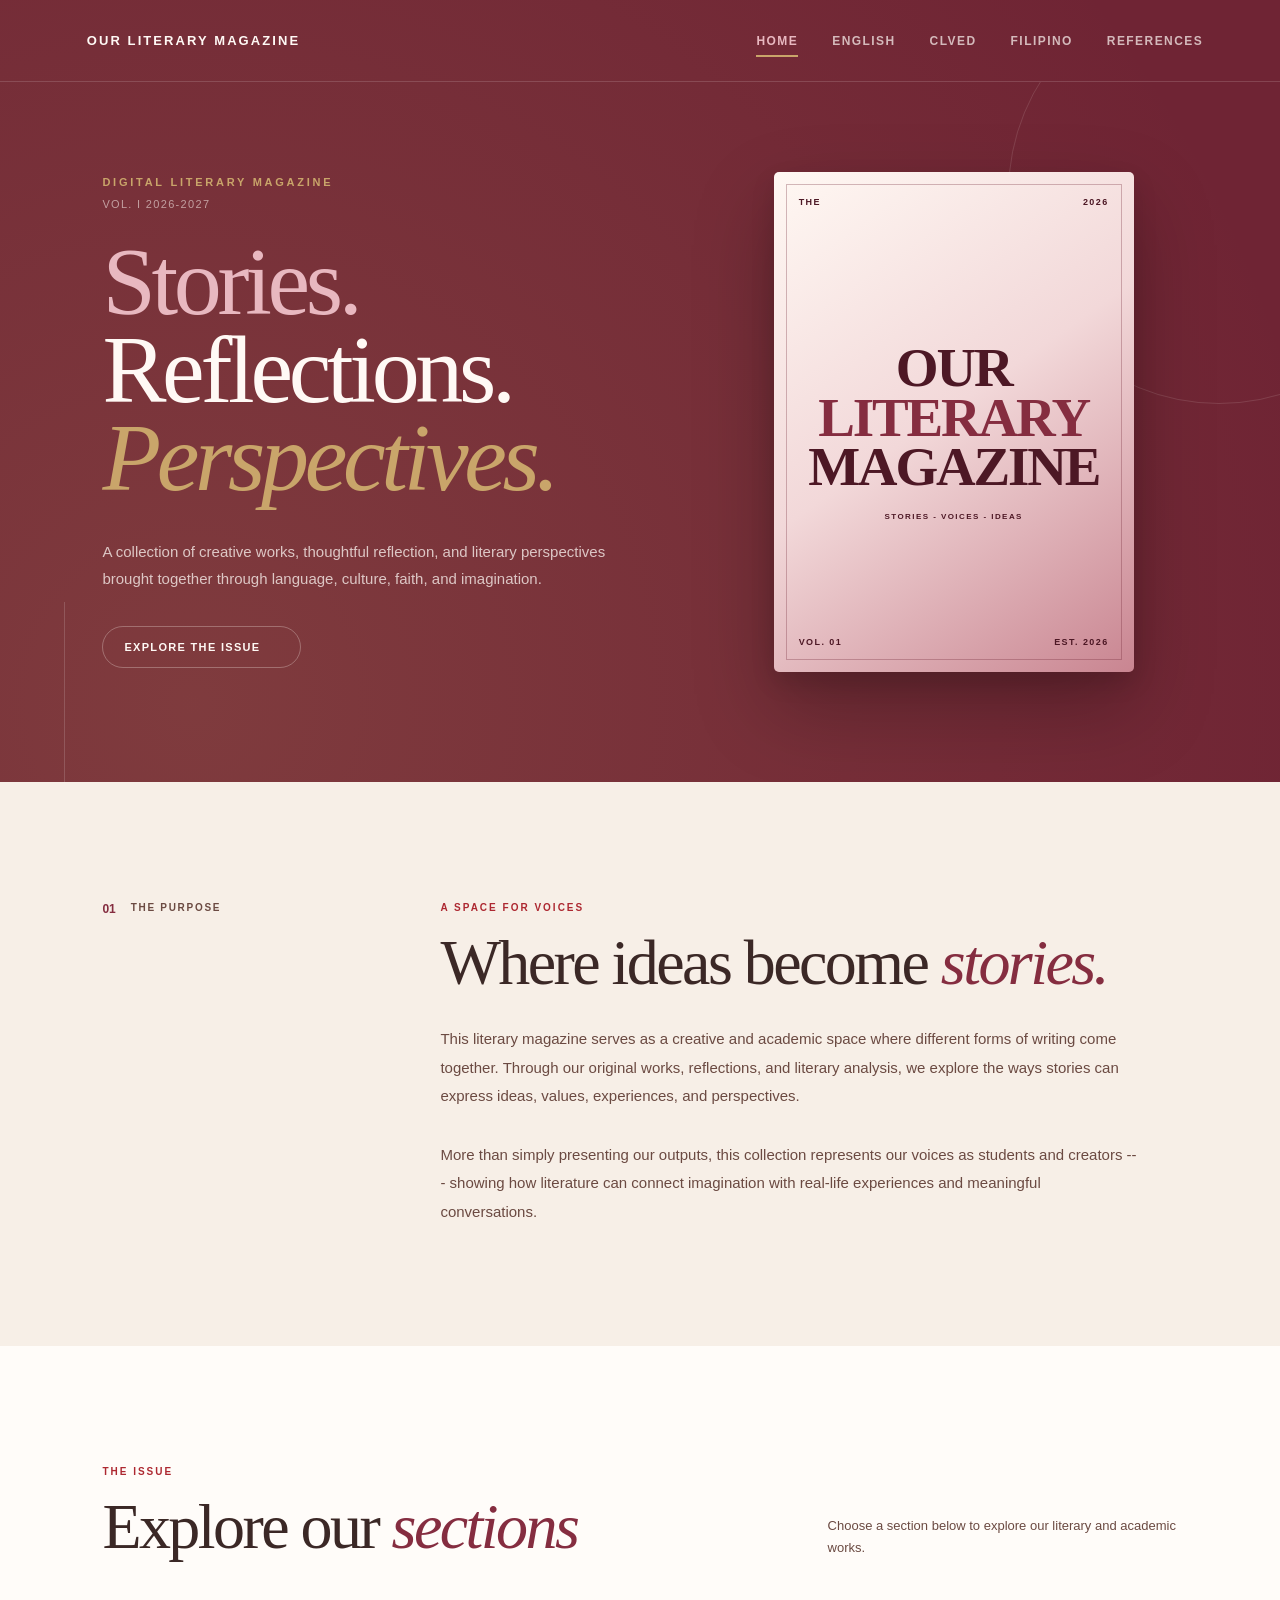
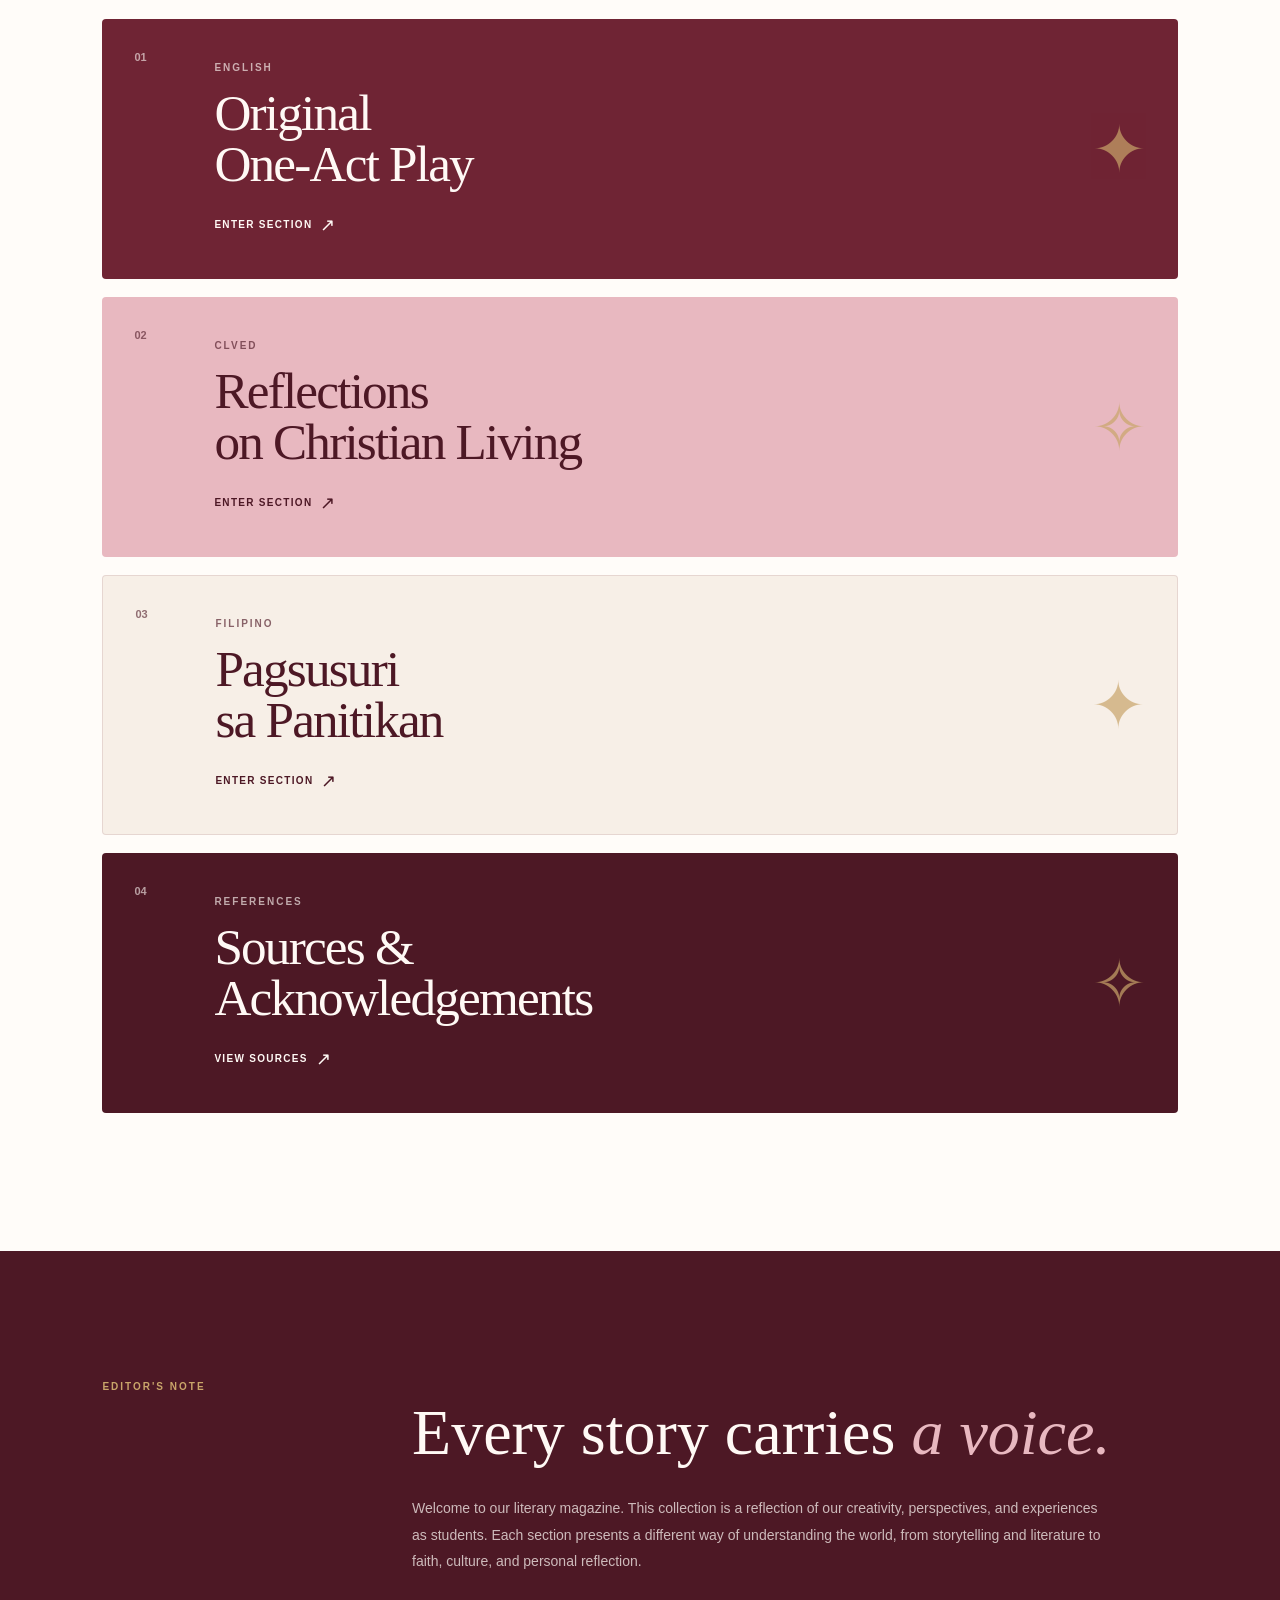
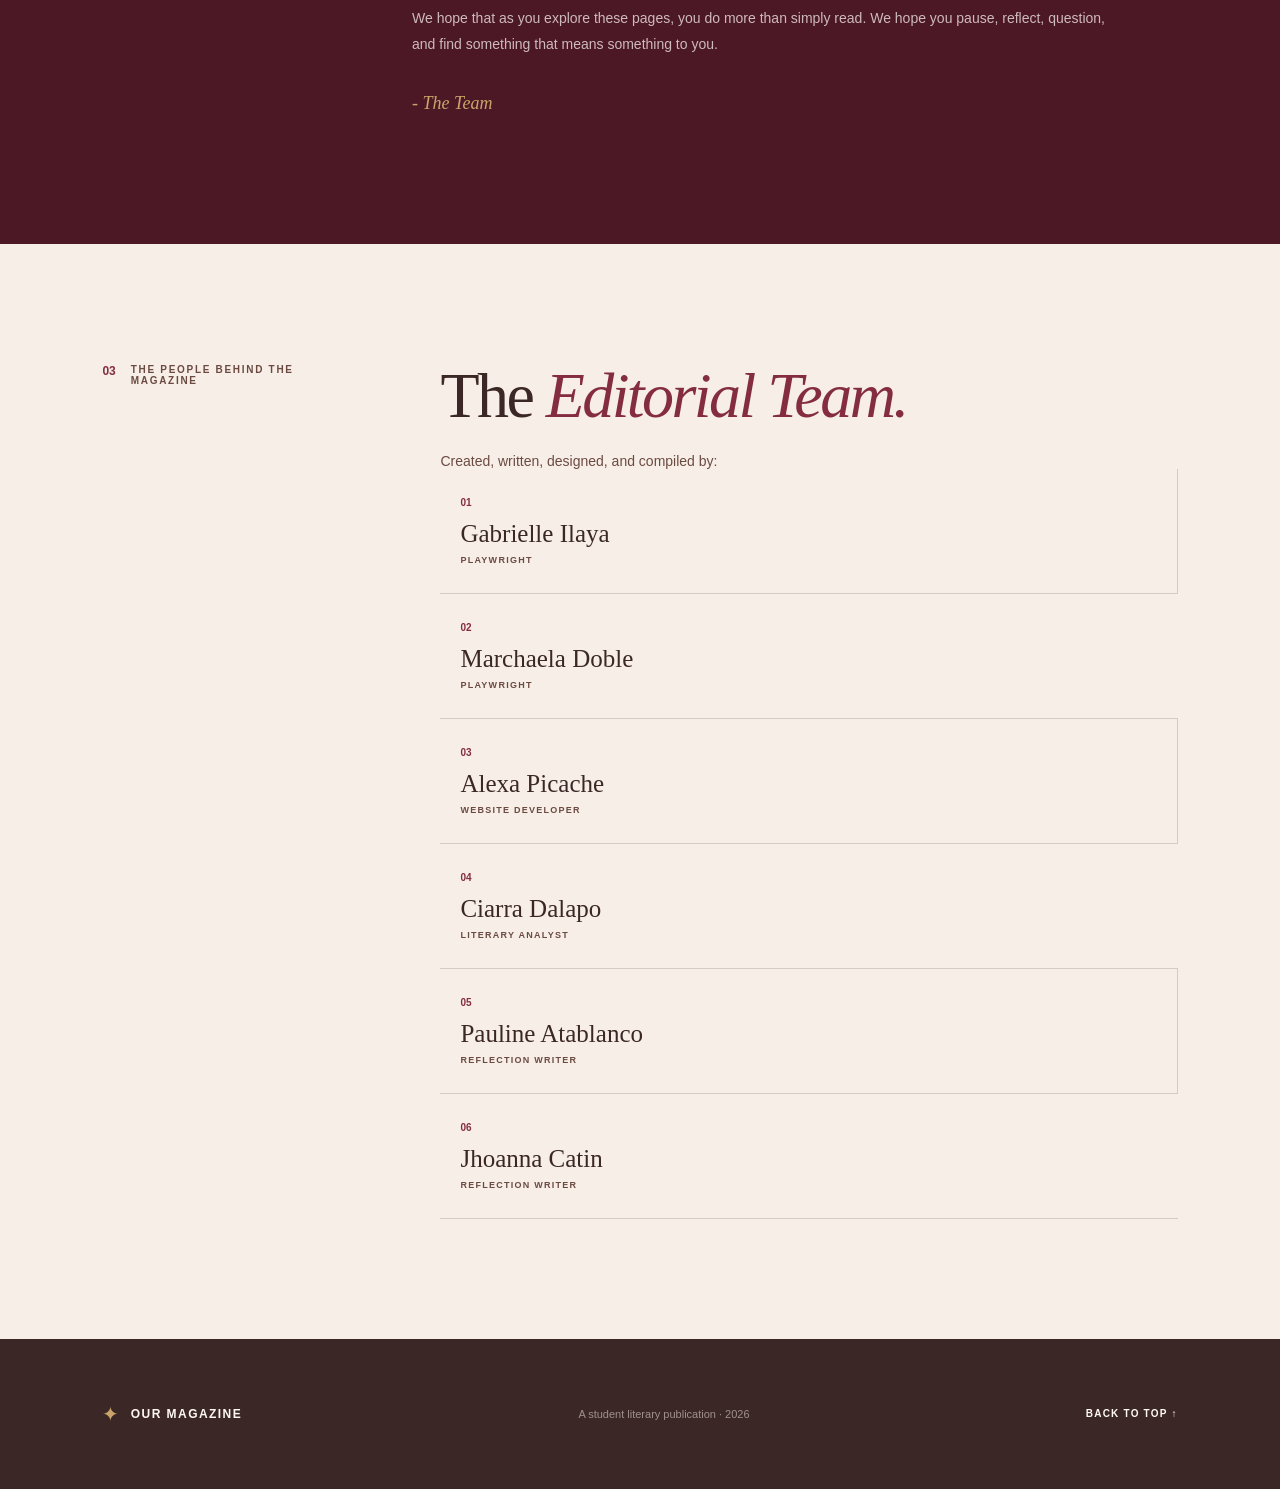
==== index.html @ 541c1487 "Add files via upload" ====
<!DOCTYPE html>
<html lang="en">

<head>
    <meta charset="UTF-8">
    <meta name="viewport" content="width=device-width, initial-scale=1.0">

    <title>Our Literary Magazine</title>

    <!--Google Fonts-->
    <link rel="preconnect" href="https://fonts.googleapis.com">
    <link rel="preconnect" href="https://fonts.gstatic.com" crossorigin>

    <link
        href="https://fonts.googleapis.com/css2?family=DM+Sans:wght@400;500;600;700&family=Playfair+Display:ital,wght@0, 500;0, 600;0, 700;1, 500;1, 600&display=swap"
        >

    <link rel="stylesheet" href="style.css">
</head>
<body>
    <header class="navbar">
        <a href="index.html" class="logo">
            <span class="logo-star"></span>
            <span>OUR LITERARY MAGAZINE</span>
        </a>
        <nav class="navigation">
        <a href="index.html" class="active">
            Home
        </a>
        <a href="english.html">
            English
        </a>
        <a href="clved.html">
            CLVED
        </a>
        <a href="filipino.html">
            Filipino
        </a>
        <a href="references.html">
            References
        </a>
     </nav>
    </header>

    <main>
        <section class="hero">
            <div class="hero-text">
                <p class="issue-label">
                    DIGITAL LITERARY MAGAZINE
                </p>
                <p class="issue-number">
                    VOL. I 2026-2027
                </p>
                <h1>
                    <span>Stories.</span>
                    <br>
                    Reflections.
                    <br>
                    <em>Perspectives.</em>
                </h1>
                <p class="hero-description">
                    A collection of creative works, thoughtful reflection, and literary perspectives brought together through language, culture, faith, and imagination.
                </p>
                <a href="#explore" class="explore-button">
                    Explore the Issue
                    <span></span>
                </a>
            </div>
            <div class="magazine-cover">
                <div class="cover-top">
                    <span>THE</span>
                    <span>2026</span>
                </div>
                <div class="cover-center">
                    <span class="cover-star">
                        
                    </span>
                    <h2>
                        OUR
                        <br>
                        <span>LITERARY</span>
                        <br>
                        MAGAZINE
                    </h2>
                    <p>
                        STORIES - VOICES - IDEAS
                    </p>
                </div>
                <div class="cover-bottom">
                    <span>VOL. 01</span>
                    <span>EST. 2026</span>
                </div>
            </div>
        </section>
        <section class="introduction">
            <div class="section-label">
                <span>01</span>
                <p>
                    THE PURPOSE
                </p>
            </div>
            <div class="intro-content">
                <p class="small-heading">
                    A SPACE FOR VOICES
                </p>
                <h2>
                    Where ideas become
                    <span>stories.</span>
                </h2>
                <p>
                    This literary magazine serves as a creative and academic space where different forms of writing come together. Through our original works, reflections, and literary analysis, we explore the ways stories can express ideas, values, experiences, and perspectives.
                </p>
                <p>
                    More than simply presenting our outputs, this collection represents our voices as students and creators --- showing how literature can connect imagination with real-life experiences and meaningful conversations.
                </p>
            </div>
        </section>
        <section class="explore" id="explore">
            <div class="explore-heading">
                    <div>
                        <p class="small-heading">
                            THE ISSUE
                        </p>

                        <h2>
                            Explore our
                            <span>sections</span>
                        </h2>
                    </div>
                    <p class="explore-description">
                        Choose a section below to explore our literary and academic works.
                    </p>
            </div>
            <a
            href="english.html"
            class="section-card english-card"
            >
            <div class="card-number">
                01
            </div>
            <div class="card-content">
                <p>
                    ENGLISH
                </p>
                <h3>
                    Original
                    <br>
                    One-Act Play
                </h3>
                <span>
                    Enter Section
                    <strong>&#8599</strong>
                </span>
            </div>
            <div class="card-symbol">
                &#10022
            </div>
        </a>
        <a
        href="clved.html"
        class="section-card clved-card"
        ><div class="card-number">
            02
        </div>
        <div class="card-content">
            <p>
                CLVED
            </p>
            <h3>
                Reflections
                <br>
                on Christian Living
            </h3>
            <span>
                Enter Section
                <strong>&#8599</strong>
            </span>
        </div>
         <div class="card-symbol">
            &#10023
         </div>
        </a>
        <a
        href="filipino.html"
        class="section-card filipino-card"
        >
        <div class="card-number">
            03
        </div>
        <div class="card-content">
            <p>
                FILIPINO
            </p>
            <h3>
                Pagsusuri
                <br>
                sa Panitikan
            </h3>
            <span>
                Enter Section
                <strong>&#8599</strong>
            </span>
        </div>
        <div class="card-symbol">
            &#10022
        </div>
    </a>
    <a
    href="references.html"
    class="section-card references-card"
    >
    <div class="card-number">
        04
    </div>
    <div class="card-content">
        <p>
            REFERENCES
        </p>
        <h3>
            Sources &amp;
            <br>
            Acknowledgements
        </h3>
        <span>
            View Sources
            <strong>&#8599</strong>
        </span>
    </div>
    <div class="card-symbol">
        &#10023
    </div>
</a>
        </section>
        <section class="editors-note">
            <div class="note-label">
                <span>
                    EDITOR'S NOTE
                </span>
            </div>
            <div class="note-content">
                <div class="quote-mark">
                  
                </div>
                <h2>
                    Every story carries
                    <em>a voice.</em>
                </h2>
                <p>
                    Welcome to our literary magazine. This collection is a reflection of our creativity, perspectives, and experiences as students. Each section presents a different way of understanding the world, from storytelling and literature to faith, culture, and personal reflection.
                </p>
                <p>
                    We hope that as you explore these pages, you do more than simply read. We hope you pause, reflect, question, and find something that means something to you.
                </p>
                <div class="editor-signature">
                    - The Team
                </div>
             </div>
        </section>
        <section class="team">
            <div class="section-label">
                <span>03</span>
                <p>
                    THE PEOPLE BEHIND THE MAGAZINE
                </p>
            </div>
            <div class="team-content">
                <h2>
                    The
                    <span>Editorial Team.</span>
                </h2>
                <p>Created, written, designed, and compiled by:</p>
                <div class="member">
                    <span>01</span>
                    <h3>
                        Gabrielle Ilaya
                    </h3>
                    <p>
                        Playwright
                    </p>
                </div>
                <div class="member">
                    <span>02</span>
                    <h3>
                        Marchaela Doble
                    </h3>
                    <p>
                        Playwright
                    </p>
                </div>
                <div class="member">
                    <span>03</span>
                    <h3>
                        Alexa Picache
                    </h3>
                    <p>
                        Website Developer
                    </p>
                </div>
                <div class="member">
                    <span>04</span>
                    <h3>
                        Ciarra Dalapo
                    </h3>
                    <p>
                        Literary Analyst
                    </p>
                </div>
                <div class="member">
                    <span>05</span>
                    <h3>
                        Pauline Atablanco
                    </h3>
                    <p>
                        Reflection Writer
                    </p>
                </div>
                <div class="member">
                    <span>06</span>
                    <h3>
                        Jhoanna Catin
                    </h3>
                    <p>
                        Reflection Writer
                    </p>
                </div>
            </div>
        </section>
    </main>
    <footer>
        <div class="footer-brand">
            <span class="logo-star">
                &#10022
            </span>
            <strong>
                OUR MAGAZINE
            </strong>
        </div>
        <p>
            A student literary publication &middot 2026
        </p>
        <a href="#">
            Back to top &uarr;
        </a>
    </footer>
    <script>
        window.addEventListener("load", function () {
            document.body.classList.add("loaded");
        });
    </script>

    </script>
</body>
</html>
---- style.css ----
:root {
    --cherry: #6F2434;
    --deep-cherry: #4D1825;
    --burgundy: #852D40;
    --dusty-rose: #C98591;
    --soft-pink: #E8B8C0;
    --blush: #F4D8DC;
    --cream: #F7EFE7;
    --pearl: #FFF9F5;
    --warm-white: #FFFCF9;
    --brown: #6B4A42;
    --dark-brown: #3B2826;
    --gold: #C9A56A;
    --shadow: rgba(59, 40, 38, 0.16);
}

* {
    margin: 0;
    padding: 0;
    box-sizing: border-box;
}

html {
    scroll-behavior: smooth;
}

body {
    background:
        radial-gradient(circle at 15% 15%, rgba(201, 165, 106, 0.18), transparent 28%),
        radial-gradient(circle at 85% 60%, rgba(232, 184, 192, 0.12), transparent 32%),
        var(--cherry);

    color: var(--pearl);
    font-family: "DM Sans", sans-serif;
    min-height: 100vh;
    overflow-x: hidden;
}

body.loaded {
    opacity: 1;
}

a {
    color: inherit;
    text-decoration: none;
}

::selection {
    background: var(--soft-pink);
    color: var(--deep-cherry);
}

.navbar {
    width: 100%;
    min-height: 82px;
    padding: 0 6vw;
    display: flex;
    align-items: center;
    justify-content: space-between;
    border-bottom: 1px solid rgba(255, 249, 245, 0.15);
    position: relative;
    z-index: 100;
}

.logo {
    display: flex;
    align-items: center;
    gap: 10px;
    font-size: 13px;
    font-weight: 700;
    letter-spacing: 0.16em;
}

.logo-star {
    color: var(--gold);
    font-size: 20px;
    line-height: 1;
}

.navigation {
    display: flex;
    align-items: center;
    gap: 34px;
}

.navigation a {
    position: relative;
    font-size: 12px;
    font-weight: 600;
    text-transform: uppercase;
    letter-spacing: 0.12em;
    opacity: 0.7;
    transition: opacity 0.25s ease, color 0.25s ease;
}

.navigation a:hover,
.navigation a.active {
    opacity: 1;
    color: var(--soft-pink);
}

.navigation a.active::after {
    content: "";
    position: absolute;
    left: 0;
    right: 0;
    bottom: -9px;
    height: 2px;
    background: var(--gold);
}

.hero {
    min-height: 680px;
    padding: 90px 8vw 110px;
    display: grid;
    grid-template-columns: 1.1fr 0.9fr;
    align-items: center;
    gap: 80px;
    position: relative;
    overflow: hidden;
}

.hero::before {
    content: "";
    position: absolute;
    width: 420px;
    height: 420px;
    border: 1px solid rgba(255, 249, 245, 0.12);
    border-radius: 50%;
    right: -150px;
    top: -100px;
}

.hero::after {
    content: "";
    position: absolute;
    width: 1px;
    height: 180px;
    background: rgba(255, 249, 245, 0.16);
    left: 5vw;
    bottom: 0;
}

.hero-text {
    max-width: 650px;
    position: relative;
    z-index: 2;
}

.issue-label {
    color: var(--gold);
    font-size: 11px;
    font-weight: 700;
    letter-spacing: 0.25em;
    margin-bottom: 10px;
}

.issue-number {
    font-size: 11px;
    letter-spacing: 0.12em;
    opacity: 0.55;
    margin-bottom: 28px;
}

.hero h1 {
    font-family: "Playfair Display", serif;
    font-size: clamp(64px, 7.5vw, 112px);
    line-height: 0.92;
    font-weight: 500;
    letter-spacing: -0.045em;
}

.hero h1 span {
    color: var(--soft-pink);
}

.hero h1 em {
    color: var(--gold);
    font-weight: 500;
}

.hero-description {
    max-width: 520px;
    margin-top: 36px;
    font-size: 15px;
    line-height: 1.8;
    color: rgba(255, 249, 245, 0.74);
}

.explore-button {
    display: inline-flex;
    align-items: center;
    gap: 18px;
    margin-top: 34px;
    padding: 14px 21px;
    border: 1px solid rgba(255, 249, 245, 0.28);
    border-radius: 100px;
    font-size: 11px;
    font-weight: 700;
    letter-spacing: 0.12em;
    text-transform: uppercase;
    transition: background 0.3s ease, color 0.3s ease, transform 0.3s ease;
}

.explore-button span {
    font-size: 17px;
    transition: transform 0.3s ease;
}

.explore-button:hover {
    background: var(--pearl);
    color: var(--deep-cherry);
    transform: translateY(-3px);
}

.explore-button:hover span {
    transform: translateY(3px);
}

.magazine-cover {
    width: min(360px, 100%);
    aspect-ratio: 0.72;
    justify-self: center;
    padding: 25px;
    background: linear-gradient(145deg, #FFF8F3 0%, #F2D8D9 48%, #C98591 100%);
    color: var(--deep-cherry);
    border-radius: 5px;
    box-shadow: 0 35px 80px rgba(0, 0, 0, 0.25), 0 10px 25px rgba(0, 0, 0, 0.12);
    display: flex;
    flex-direction: column;
    justify-content: space-between;
    position: relative;
    transform-style: preserve-3d;
    transition: transform 0.15s ease;
    z-index: 2;
}

.magazine-cover::before {
    content: "";
    position: absolute;
    inset: 12px;
    border: 1px solid rgba(111, 36, 52, 0.3);
    pointer-events: none;
}

.cover-top,
.cover-bottom {
    display: flex;
    justify-content: space-between;
    font-size: 9px;
    font-weight: 700;
    letter-spacing: 0.16em;
    position: relative;
    z-index: 2;
}

.cover-center {
    text-align: center;
    position: relative;
    z-index: 2;
}

.cover-star {
    display: block;
    color: var(--gold);
    font-size: 42px;
    margin-bottom: 20px;
}

.cover-center h2 {
    font-family: "Playfair Display", serif;
    font-size: clamp(38px, 5vw, 55px);
    line-height: 0.9;
    letter-spacing: -0.04em;
}

.cover-center h2 span {
    color: var(--burgundy);
}

.cover-center p {
    margin-top: 20px;
    font-size: 8px;
    font-weight: 700;
    letter-spacing: 0.18em;
}

.introduction {
    background: var(--cream);
    color: var(--dark-brown);
    padding: 120px 8vw;
    display: grid;
    grid-template-columns: 0.35fr 1fr;
    gap: 80px;
}

.section-label {
    display: flex;
    align-items: flex-start;
    gap: 15px;
    color: var(--brown);
}

.section-label span {
    color: var(--burgundy);
    font-size: 12px;
    font-weight: 700;
}

.section-label p {
    font-size: 10px;
    font-weight: 700;
    letter-spacing: 0.17em;
}

.intro-content {
    max-width: 780px;
}

.small-heading {
    color: var(--burgundy);
    font-size: 10px;
    font-weight: 700;
    letter-spacing: 0.2em;
    margin-bottom: 18px;
}

.intro-content h2,
.explore-heading h2,
.team-content h2 {
    font-family: "Playfair Display", serif;
    font-size: clamp(45px, 5vw, 72px);
    line-height: 1;
    font-weight: 500;
    letter-spacing: -0.04em;
}

.intro-content h2 span,
.explore-heading h2 span,
.team-content h2 span {
    color: var(--burgundy);
    font-style: italic;
}

.intro-content > p:not(.small-heading) {
    max-width: 700px;
    margin-top: 30px;
    font-size: 15px;
    line-height: 1.9;
    color: var(--brown);
}

.explore {
    padding: 120px 8vw;
    background: var(--warm-white);
    color: var(--dark-brown);
}

.explore-heading {
    display: flex;
    justify-content: space-between;
    align-items: flex-end;
    gap: 50px;
    margin-bottom: 60px;
}

.explore-description {
    max-width: 350px;
    font-size: 13px;
    line-height: 1.7;
    color: var(--brown);
}

.section-card {
    min-height: 260px;
    padding: 32px;
    margin-bottom: 18px;
    border-radius: 4px;
    display: grid;
    grid-template-columns: 80px 1fr 80px;
    align-items: center;
    position: relative;
    overflow: hidden;
    transition: transform 0.35s ease, box-shadow 0.35s ease;
}

.section-card:hover {
    transform: translateY(-6px);
    box-shadow: 0 20px 50px rgba(59, 40, 38, 0.16);
}

.english-card {
    background: var(--cherry);
    color: var(--pearl);
}

.clved-card {
    background: var(--soft-pink);
    color: var(--deep-cherry);
}

.filipino-card {
    background: var(--cream);
    color: var(--deep-cherry);
    border: 1px solid rgba(111, 36, 52, 0.12);
}

.references-card {
    background: var(--deep-cherry);
    color: var(--pearl);
}

.card-number {
    align-self: flex-start;
    font-size: 11px;
    font-weight: 700;
    opacity: 0.6;
}

.card-content p {
    font-size: 10px;
    font-weight: 700;
    letter-spacing: 0.2em;
    margin-bottom: 15px;
    opacity: 0.65;
}

.card-content h3 {
    font-family: "Playfair Display", serif;
    font-size: clamp(30px, 4vw, 52px);
    line-height: 0.98;
    font-weight: 500;
    letter-spacing: -0.035em;
}

.card-content > span {
    display: inline-flex;
    align-items: center;
    gap: 8px;
    margin-top: 25px;
    font-size: 10px;
    font-weight: 700;
    text-transform: uppercase;
    letter-spacing: 0.13em;
}

.card-content strong {
    font-size: 18px;
    font-weight: 400;
    transition: transform 0.3s ease;
}

.section-card:hover .card-content strong {
    transform: translate(4px, -4px);
}

.card-symbol {
    justify-self: end;
    font-size: 65px;
    color: var(--gold);
    opacity: 0.7;
}

.editors-note {
    padding: 130px 8vw;
    background: var(--deep-cherry);
    display: grid;
    grid-template-columns: 0.3fr 1fr;
    gap: 80px;
}

.note-label {
    color: var(--gold);
    font-size: 10px;
    font-weight: 700;
    letter-spacing: 0.2em;
}

.note-content {
    max-width: 800px;
}

.quote-mark {
    color: var(--soft-pink);
    font-family: "Playfair Display", serif;
    font-size: 100px;
    line-height: 0.5;
    opacity: 0.5;
}

.note-content h2 {
    margin-top: 20px;
    font-family: "Playfair Display", serif;
    font-size: clamp(45px, 5vw, 72px);
    line-height: 1;
    font-weight: 500;
}

.note-content h2 em {
    color: var(--soft-pink);
}

.note-content > p {
    max-width: 700px;
    margin-top: 30px;
    color: rgba(255, 249, 245, 0.72);
    font-size: 14px;
    line-height: 1.9;
}

.editor-signature {
    margin-top: 35px;
    color: var(--gold);
    font-family: "Playfair Display", serif;
    font-style: italic;
    font-size: 18px;
}

.team {
    padding: 120px 8vw;
    background: var(--cream);
    color: var(--dark-brown);
    display: grid;
    grid-template-columns: 0.35fr 1fr;
    gap: 80px;
}

.team-content > p {
    margin-top: 25px;
    color: var(--brown);
    font-size: 14px;
}

.members {
    margin-top: 55px;
    display: grid;
    grid-template-columns: repeat(2, 1fr);
    border-top: 1px solid rgba(59, 40, 38, 0.18);
}

.member {
    padding: 28px 20px;
    border-bottom: 1px solid rgba(59, 40, 38, 0.18);
    transition: background 0.3s ease, padding-left 0.3s ease;
}

.member:nth-child(odd) {
    border-right: 1px solid rgba(59, 40, 38, 0.18);
}

.member:hover {
    background: var(--blush);
    padding-left: 28px;
}

.member > span {
    display: block;
    color: var(--burgundy);
    font-size: 10px;
    font-weight: 700;
    margin-bottom: 12px;
}

.member h3 {
    font-family: "Playfair Display", serif;
    font-size: 25px;
    font-weight: 500;
}

.member p {
    margin-top: 7px;
    color: var(--brown);
    font-size: 9px;
    font-weight: 700;
    text-transform: uppercase;
    letter-spacing: 0.14em;
}

footer {
    min-height: 150px;
    padding: 45px 8vw;
    background: var(--dark-brown);
    color: var(--pearl);
    display: flex;
    align-items: center;
    justify-content: space-between;
    gap: 30px;
}

.footer-brand {
    display: flex;
    align-items: center;
    gap: 10px;
    font-size: 12px;
    letter-spacing: 0.12em;
}

footer p {
    color: rgba(255, 249, 245, 0.5);
    font-size: 11px;
}

footer > a {
    font-size: 10px;
    font-weight: 700;
    text-transform: uppercase;
    letter-spacing: 0.12em;
    transition: color 0.25s ease;
}

footer > a:hover {
    color: var(--soft-pink);
}

@media (max-width: 900px) {
    .navbar {
        padding: 20px 5vw;
        flex-direction: column;
        gap: 20px;
    }

    .navigation {
        gap: 18px;
        flex-wrap: wrap;
        justify-content: center;
    }

    .hero {
        grid-template-columns: 1fr;
        padding: 75px 7vw 90px;
        text-align: center;
    }

    .hero-text {
        margin: auto;
    }

    .hero-description {
        margin-left: auto;
        margin-right: auto;
    }

    .magazine-cover {
        width: min(320px, 80vw);
    }

    .introduction,
    .editors-note,
    .team {
        grid-template-columns: 1fr;
        gap: 40px;
    }

    .explore-heading {
        align-items: flex-start;
        flex-direction: column;
    }
}

@media (max-width: 600px) {
    .navbar {
        min-height: auto;
        padding: 22px 5vw;
    }

    .logo {
        font-size: 11px;
    }

    .navigation {
        gap: 13px;
    }

    .navigation a {
        font-size: 9px;
    }

    .hero {
        padding: 65px 6vw 80px;
        gap: 55px;
    }

    .hero h1 {
        font-size: clamp(52px, 16vw, 75px);
    }

    .hero-description {
        font-size: 13px;
    }

    .introduction,
    .explore,
    .editors-note,
    .team {
        padding: 80px 6vw;
    }

    .section-card {
        min-height: 230px;
        padding: 25px;
        grid-template-columns: 45px 1fr 45px;
    }

    .card-content h3 {
        font-size: 31px;
    }

    .card-symbol {
        font-size: 42px;
    }

    .members {
        grid-template-columns: 1fr;
    }

    .member:nth-child(odd) {
        border-right: none;
    }

    footer {
        padding: 40px 6vw;
        flex-direction: column;
        align-items: flex-start;
    }
    
}

.page-hero {
    min-height: 560px;
    padding: 100px 8vw;
    display: flex;
    align-items: center;
    justify-content: space-between;
    position: relative;
    overflow: hidden;
    background: linear-gradient(135deg, #640D14, #AD2831, #D8973C);
    color: #FFF9F5;
}

.page-hero::before {
    content: "01";
    position: absolute;
    right: 5%;
    top: -60px;
    font-family: "Playfair Display", serif;
    font-size: 300px;
    line-height: 1;
    color: rgba(255, 255, 255, 0.08);
    font-weight: 700;
}

.page-hero::after {
    content: "*";
    position: absolute;
    right: 18%;
    bottom: 55px;
    color: #D8973C;
    font-size: 70px;
}

.page-hero-content {
    max-width: 800px;
    position: relative;
    z-index: 2;
}

.page-hero-content::before {
    content: "*";
    position: absolute;
    left: -45px;
    top: -35px;
    color: #D8973C;
    font-size: 28px;
}

.page-hero-content .issue-label {
    color: #D8973C;
    font-size: 11px;
    font-weight: 700;
    letter-spacing: 0.25em;
    margin-bottom: 15px;
}

.page-hero-content .issue-number {
    color: rgba(255, 249, 245, 0.65);
    font-size: 10px;
    letter-spacing: 0.18em;
    margin-bottom: 25px;
}

.page-hero-content h1 {
    font-family: "Playfair Display", serif;
    font-size: clamp(65px, 9vw, 120px);
    line-height: 0.9;
    font-weight: 500;
    letter-spacing: -0.05em;
    margin: 0;
}

.page-hero-content h1 em {
    color: #FD9BB7;
    font-weight: 500;
}

.page-hero-content > p:last-child {
    max-width: 550px;
    margin-top: 35px;
    color: rgba(255, 249, 245, 0.75);
    font-size: 14px;
    line-height: 1.8;
}

.page-number {
    position: relative;
    z-index: 3;
    align-self: flex-end;
    padding: 18px 20px;
    border: 1px solid rgba(216, 151, 60, 0.7);
    color: #D8973C;
    font-size: 11px;
    font-weight: 700;
    letter-spacing: 0.2em;
}

.work-introduction {
    padding: 120px 8vw;
    display: grid;
    grid-template-columns: 0.35fr 1fr;
    gap: 80px;
    background: #F3E6BD;
    color: #640D14;
    position: relative;
    overflow: hidden;
}

.work-introduction::before {
    content: "";
    position: absolute;
    width: 200px;
    height: 200px;
    left: -100px;
    top: 80px;
    background: #FD9BB7;
    border-radius: 50%;
    opacity: 0.3;
}

.work-introduction::after {
    content: "ENGLISH";
    position: absolute;
    right: -20px;
    bottom: -35px;
    font-family: "Playfair Display", serif;
    font-size: 120px;
    font-weight: 700;
    color: rgba(173, 40, 49, 0.08);
}

.work-introduction .section-label {
    position: relative;
    z-index: 2;
}

.work-introduction-content {
    max-width: 800px;
    position: relative;
    z-index: 2;
}

.small-heading {
    color: #AD2831;
    font-size: 10px;
    font-weight: 700;
    letter-spacing: 0.2em;
    margin-bottom: 18px;
}

.work-introduction-content h2 {
    font-family: "Playfair Display", serif;
    font-size: clamp(45px, 5vw, 72px);
    line-height: 1;
    font-weight: 500;
    letter-spacing: -0.04em;
    margin: 0;
}

.work-introduction-content h2 span {
    color: #AD2831;
    font-style: italic;
}

.work-introduction-content > p:not(.small-heading) {
    max-width: 700px;
    margin-top: 30px;
    color: #640D14;
    font-size: 14px;
    line-height: 1.9;
}

.work-details {
    margin-top: 50px;
    display: grid;
    grid-template-columns: repeat(3, 1fr);
    border-top: 1px solid rgba(100, 13, 20, 0.2);
    border-bottom: 1px solid rgba(100, 13, 20, 0.2);
    background: rgba(255, 255, 255, 0.25);
}

.work-details div {
    padding: 25px 20px;
}

.work-details div + div {
    border-left: 1px solid rgba(100, 13, 20, 0.2);
}

.work-details span {
    display: block;
    color: #AD2831;
    font-size: 9px;
    font-weight: 700;
    letter-spacing: 0.15em;
    margin-bottom: 10px;
}

.work-details strong {
    font-family: "Playfair Display", serif;
    font-size: 18px;
    font-weight: 500;
}

.play-section {
    padding: 120px 8vw;
    background: #FFF9F5;
    color: #640D14;
    position: relative;
    overflow: hidden;
}

.play-section::before {
    content: "*";
    position: absolute;
    left: 8%;
    top: 80px;
    color: #D8973C;
    font-size: 45px;
}

.play-section::after {
    content: "THE PLAY";
    position: absolute;
    left: -35px;
    top: 300px;
    transform: rotate(-90deg);
    color: rgba(100, 13, 20, 0.08);
    font-size: 10px;
    font-weight: 700;
    letter-spacing: 0.3em;
}

.play-header {
    max-width: 850px;
    margin: 0 auto 70px;
    text-align: center;
    position: relative;
}

.play-header::before {
    content: "*";
    display: block;
    color: #D8973C;
    font-size: 28px;
    margin-bottom: 15px;
}

.play-header h2 {
    font-family: "Playfair Display", serif;
    font-size: clamp(45px, 7vw, 90px);
    line-height: 0.95;
    font-weight: 500;
    letter-spacing: -0.05em;
    margin: 0;
    color: #640D14;
}

.play-description {
    margin-top: 20px;
    color: #7A4A50;
    font-size: 13px;
}

.play {
    max-width: 850px;
    margin: auto;
    padding: 70px clamp(25px, 6vw, 80px);
    background: #F3E6BD;
    border: 1px solid rgba(100, 13, 20, 0.12);
    border-top: 8px solid #AD2831;
    box-shadow: 0 25px 60px rgba(100, 13, 20, 0.15);
    position: relative;
}

.play::before {
    content: "";
    position: absolute;
    left: 28px;
    top: 0;
    bottom: 0;
    width: 1px;
    background: rgba(100, 13, 20, 0.1);
}

.play-title {
    padding-bottom: 35px;
    border-bottom: 2px solid #D8973C;
    position: relative;
}

.play-title p {
    color: #AD2831;
    font-size: 9px;
    font-weight: 700;
    letter-spacing: 0.2em;
    margin-bottom: 10px;
}

.play-title h3 {
    font-family: "Playfair Display", serif;
    font-size: clamp(30px, 5vw, 55px);
    font-weight: 500;
    line-height: 1;
    margin: 0;
}

.stage-direction {
    margin: 35px 0;
    color: #7A4A50;
    font-family: "Playfair Display", serif;
    font-size: 14px;
    font-style: italic;
    line-height: 1.8;
}

.dialogue {
    font-size: 14px;
    line-height: 2;
}

.dialogue p {
    margin-bottom: 25px;
    padding-left: 20px;
    border-left: 2px solid transparent;
}

.dialogue p:hover {
    border-left-color: #D8973C;
}

.dialogue strong {
    color: #AD2831;
    font-weight: 700;
    letter-spacing: 0.03em;
}

.dialogue .stage-direction {
    padding: 20px;
    background: transparent;
    border-left: 3px solid #AD2831;
    color: #AD2831;
    font-family: "Playfair Display", serif;
    font-style: italic;
    line-height: 1.7;
}

.multimodal-element {
    margin-top: 60px;
    padding: 35px;
    background: linear-gradient(135deg, #640D14, #AD2831);
    color: #FFF9F5;
    border-left: 6px solid #D8973C;
    position: relative;
    overflow: hidden;
    box-shadow: 0 20px 45px rgba(100, 13, 20, 0.2);
}

.multimodal-element::before {
    content: "";
    position: absolute;
    width: 150px;
    height: 150px;
    right: -40px;
    top: -50px;
    border: 1px solid rgba(253, 155, 183, 0.4);
    border-radius: 50%;
}

.element-number {
    display: block;
    color: #D8973C;
    font-size: 9px;
    font-weight: 700;
    letter-spacing: 0.18em;
    margin-bottom: 15px;
}

.multimodal-element h4 {
    font-family: "Playfair Display", serif;
    font-size: 28px;
    font-weight: 500;
    margin: 0;
}

.multimodal-element p {
    max-width: 600px;
    margin-top: 15px;
    color: rgba(255, 249, 245, 0.7);
    font-size: 13px;
    line-height: 1.8;
}

.play-ending {
    margin-top: 60px;
    padding-top: 30px;
    border-top: 1px solid rgba(100, 13, 20, 0.18);
    text-align: center;
}

.play-ending span {
    color: #AD2831;
    font-size: 9px;
    font-weight: 700;
    letter-spacing: 0.2em;
}

.authors {
    padding: 120px 8vw;
    display: grid;
    grid-template-columns: 0.35fr 1fr;
    gap: 80px;
    background: linear-gradient(135deg, #640D14, #AD2831);
    color: #FFF9F5;
    position: relative;
    overflow: hidden;
}

.authors::before {
    content: "02";
    position: absolute;
    right: 5%;
    top: -70px;
    font-family: "Playfair Display", serif;
    font-size: 250px;
    color: rgba(255, 255, 255, 0.05);
}

.authors-content {
    max-width: 800px;
    position: relative;
    z-index: 2;
}

.authors-content h2 {
    font-family: "Playfair Display", serif;
    font-size: clamp(45px, 5vw, 72px);
    line-height: 1;
    font-weight: 500;
    letter-spacing: -0.04em;
    margin: 0;
}

.authors-content h2 span {
    color: #FD9BB7;
    font-style: italic;
}

.author-list {
    margin-top: 55px;
    display: grid;
    grid-template-columns: repeat(2, 1fr);
    border-top: 1px solid rgba(255, 249, 245, 0.2);
}

.author {
    padding: 28px 20px;
    border-bottom: 1px solid rgba(255, 249, 245, 0.2);
    transition: 0.3s ease;
}

.author:nth-child(odd) {
    border-right: 1px solid rgba(255, 249, 245, 0.2);
}

.author:hover {
    background: rgba(253, 155, 183, 0.12);
    transform: translateX(8px);
}

.author > span {
    color: #D8973C;
    font-size: 10px;
    font-weight: 700;
}

.author h3 {
    margin-top: 12px;
    font-family: "Playfair Display", serif;
    font-size: 25px;
    font-weight: 500;
}

.author p {
    margin-top: 7px;
    color: #FD9BB7;
    font-size: 9px;
    font-weight: 700;
    text-transform: uppercase;
    letter-spacing: 0.14em;
}

@media (max-width: 900px) {

    .page-hero {
        min-height: 500px;
        padding: 80px 7vw;
    }

    .work-introduction,
    .authors {
        grid-template-columns: 1fr;
        gap: 40px;
    }

    .work-details {
        grid-template-columns: 1fr;
    }

    .work-details div + div {
        border-left: none;
        border-top: 1px solid rgba(100, 13, 20, 0.2);
    }
}

@media (max-width: 600px) {

    .page-hero {
        min-height: 470px;
        padding: 70px 6vw;
    }

    .page-hero-content h1 {
        font-size: 60px;
    }

    .page-number {
        display: none;
    }

    .work-introduction,
    .play-section,
    .authors {
        padding: 80px 6vw;
    }

    .play {
        padding: 45px 25px;
    }

    .author-list {
        grid-template-columns: 1fr;
    }

    .author:nth-child(odd) {
        border-right: none;
    }

    .multimodal-element {
        padding: 25px;
    }
}
.play-image {
    width: 100%;
    max-width: 100%;
    margin: 35px auto;
    text-align: center;
}

.play-image img {
    width: 100%;
    max-width: 750px;
    height: auto;
    display: block;
    margin: 0 auto;
    border-radius: 4px;
}
.clved-hero {
    min-height: 78vh;
    padding: 100px 8%;
    display: flex;
    align-items: center;
    justify-content: space-between;
    background: #F8E9D8;
    position: relative;
    overflow: hidden;
}

.clved-hero::before {
    content: "";
    position: absolute;
    width: 420px;
    height: 420px;
    border: 1px solid #AD2831;
    border-radius: 50%;
    right: -120px;
    top: -100px;
    opacity: 0.25;
}

.clved-hero::after {
    content: "";
    position: absolute;
    width: 250px;
    height: 250px;
    border: 1px solid #D86B4D;
    border-radius: 50%;
    right: 20px;
    bottom: -120px;
    opacity: 0.3;
}

.clved-hero-text {
    max-width: 720px;
    position: relative;
    z-index: 2;
}

.clved-hero-text .issue-label {
    letter-spacing: 4px;
    font-size: 12px;
    font-weight: 700;
    color: #AD2831;
    margin-bottom: 12px;
}

.clved-hero-text .issue-number {
    font-size: 13px;
    letter-spacing: 3px;
    color: #6E171E;
    margin-bottom: 25px;
}

.clved-hero-text h1 {
    font-family: "Playfair Display", serif;
    font-size: clamp(60px, 8vw, 110px);
    line-height: 0.95;
    color: #1E1717;
    margin: 0 0 35px;
}

.clved-hero-text h1 em {
    color: #AD2831;
}

.clved-hero-text > p:last-child {
    max-width: 560px;
    font-size: 17px;
    line-height: 1.8;
    color: #4D3737;
}

.clved-symbol {
    width: 190px;
    height: 190px;
    border: 1px solid #AD2831;
    border-radius: 50%;
    display: flex;
    align-items: center;
    justify-content: center;
    font-family: "Playfair Display", serif;
    font-size: 85px;
    color: #AD2831;
    transform: rotate(-8deg);
    position: relative;
    z-index: 2;
}

.clved-introduction {
    padding: 120px 8%;
    display: grid;
    grid-template-columns: 180px 1fr;
    gap: 80px;
    background: #FFF8EF;
}

.clved-intro-content {
    max-width: 850px;
}

.clved-intro-content .small-heading {
    color: #AD2831;
    letter-spacing: 4px;
    font-size: 12px;
    font-weight: 700;
    margin-bottom: 20px;
}

.clved-intro-content h2 {
    font-family: "Playfair Display", serif;
    font-size: clamp(45px, 6vw, 75px);
    line-height: 1;
    color: #1E1717;
    margin-bottom: 35px;
}

.clved-intro-content h2 span {
    color: #AD2831;
    font-style: italic;
}

.clved-intro-content p:not(.small-heading) {
    max-width: 760px;
    font-size: 17px;
    line-height: 1.9;
    color: #4D3737;
    margin-bottom: 20px;
}

.reflection-section {
    padding: 120px 8%;
    background: #F2C6C9;
}

.reflection-heading {
    display: flex;
    justify-content: space-between;
    align-items: end;
    gap: 50px;
    margin-bottom: 65px;
}

.reflection-heading .small-heading {
    color: #AD2831;
    letter-spacing: 4px;
    font-size: 12px;
    font-weight: 700;
    margin-bottom: 18px;
}

.reflection-heading h2 {
    font-family: "Playfair Display", serif;
    font-size: clamp(45px, 6vw, 75px);
    line-height: 1;
    color: #1E1717;
}

.reflection-heading h2 span {
    color: #AD2831;
    font-style: italic;
}

.reflection-description {
    max-width: 330px;
    line-height: 1.7;
    color: #4D3737;
}

.reflection-card {
    display: grid;
    grid-template-columns: 100px 1fr 80px;
    gap: 40px;
    align-items: center;
    padding: 50px;
    margin-bottom: 25px;
    background: #FFF8EF;
    border: 1px solid rgba(173, 40, 49, 0.25);
    transition: transform 0.3s ease, box-shadow 0.3s ease;
}

.reflection-card:hover {
    transform: translateY(-6px);
    box-shadow: 0 18px 40px rgba(110, 23, 30, 0.12);
}

.reflection-number {
    font-family: "Playfair Display", serif;
    font-size: 45px;
    color: #AD2831;
}

.reflection-content {
    max-width: 800px;
}

.reflection-label {
    font-size: 11px;
    letter-spacing: 3px;
    font-weight: 700;
    color: #AD2831;
    margin-bottom: 12px;
}

.reflection-content h3 {
    font-family: "Playfair Display", serif;
    font-size: clamp(30px, 4vw, 48px);
    line-height: 1.1;
    color: #1E1717;
    margin-bottom: 20px;
}

.reflection-content h3 em {
    color: #AD2831;
}

.reflection-content > p:last-child {
    color: #4D3737;
    line-height: 1.8;
    font-size: 16px;
}

.reflection-symbol {
    font-family: "Playfair Display", serif;
    font-size: 50px;
    color: #D86B4D;
    text-align: center;
}

.clved-closing {
    padding: 120px 8%;
    display: grid;
    grid-template-columns: 180px 1fr;
    gap: 80px;
    background: #FFF8EF;
}

.closing-content {
    max-width: 850px;
}

.closing-content .small-heading {
    color: #AD2831;
    letter-spacing: 4px;
    font-size: 12px;
    font-weight: 700;
    margin-bottom: 20px;
}

.closing-content h2 {
    font-family: "Playfair Display", serif;
    font-size: clamp(45px, 6vw, 75px);
    line-height: 1;
    margin-bottom: 35px;
    color: #1E1717;
}

.closing-content h2 span {
    color: #AD2831;
    font-style: italic;
}

.closing-content p:not(.small-heading) {
    max-width: 760px;
    font-size: 17px;
    line-height: 1.9;
    color: #4D3737;
    margin-bottom: 20px;
}

.writer-section {
    padding: 100px 8%;
    display: grid;
    grid-template-columns: 180px 1fr;
    gap: 80px;
    background: #6E171E;
    color: #FFF8EF;
}

.writer-content .small-heading {
    color: #F2C6C9;
    letter-spacing: 4px;
    font-size: 12px;
    font-weight: 700;
    margin-bottom: 20px;
}

.writer-content h2 {
    font-family: "Playfair Display", serif;
    font-size: clamp(50px, 7vw, 90px);
    line-height: 1;
    margin-bottom: 20px;
}

.writer-content h2 span {
    color: #F2C6C9;
    font-style: italic;
}

.writer-content > p:last-child {
    color: #F8E9D8;
    letter-spacing: 2px;
    text-transform: uppercase;
    font-size: 12px;
}

@media (max-width: 800px) {

    .clved-hero {
        padding: 80px 7%;
        flex-direction: column;
        align-items: flex-start;
        gap: 60px;
    }

    .clved-symbol {
        width: 130px;
        height: 130px;
        font-size: 60px;
    }

    .clved-introduction,
    .clved-closing,
    .writer-section {
        grid-template-columns: 1fr;
        gap: 40px;
        padding: 80px 7%;
    }

    .reflection-heading {
        flex-direction: column;
        align-items: flex-start;
    }

    .reflection-card {
        grid-template-columns: 1fr;
        gap: 20px;
        padding: 35px;
    }

    .reflection-symbol {
        text-align: left;
    }
}
.filipino-page {
    background: #F3E3C3;
    color: #3F3027;
}

.filipino-banner {
    min-height: 82vh;
    position: relative;
    overflow: hidden;
    background: #A63D40;
    color: #FFF4DF;
    display: flex;
    align-items: center;
    padding: 100px 9%;
    border-bottom: 8px solid #C9972B;
}

.woven-pattern {
    position: absolute;
    inset: 0;
    opacity: .13;
    background-image:
        linear-gradient(
            45deg,
            transparent 45%,
            #F3E3C3 46%,
            #F3E3C3 54%,
            transparent 55%
        ),
        linear-gradient(
            -45deg,
            transparent 45%,
            #F3E3C3 46%,
            #F3E3C3 54%,
            transparent 55%
        );
    background-size: 55px 55px;
}

.banner-content {
    position: relative;
    z-index: 3;
    max-width: 760px;
}

.filipino-label {
    font-family: "DM Sans", sans-serif;
    font-size: 12px;
    letter-spacing: 4px;
    font-weight: 700;
    color: #F3D58A;
    margin: 0 0 20px;
}

.filipino-banner h1 {
    font-family: "Playfair Display", serif;
    font-size: clamp(55px, 8vw, 115px);
    line-height: .9;
    font-weight: 600;
    margin: 0 0 35px;
}

.filipino-banner h1 span {
    color: #F3D58A;
    font-style: italic;
}

.banner-content > p:last-child {
    max-width: 550px;
    font-size: 17px;
    line-height: 1.8;
    color: #FFF0D5;
}

.banner-line {
    display: flex;
    align-items: center;
    gap: 25px;
    color: #F3D58A;
    font-size: 22px;
    margin: 25px 0;
}

.sun-symbol {
    position: absolute;
    right: 12%;
    top: 25%;
    width: 240px;
    height: 240px;
    border: 2px solid #F3D58A;
    border-radius: 50%;
    display: flex;
    align-items: center;
    justify-content: center;
    z-index: 2;
}

.sun-symbol:before,
.sun-symbol:after {
    content: "";
    position: absolute;
    width: 290px;
    height: 290px;
    border: 1px dashed rgba(243, 213, 138, .5);
    border-radius: 50%;
}

.sun-symbol span {
    font-size: 95px;
    color: #F3D58A;
}

.anahaw-decoration {
    position: absolute;
    right: 8%;
    bottom: 8%;
    font-size: 95px;
    color: #F3D58A;
    transform: rotate(-25deg);
    opacity: .8;
}

.filipino-intro {
    padding: 120px 9%;
    background: #F3E3C3;
}

.capiz-frame {
    max-width: 1000px;
    margin: auto;
    padding: 14px;
    background: #70432F;
    border: 5px solid #C9972B;
    box-shadow: 0 15px 35px rgba(63, 48, 39, .15);
}

.capiz-inner {
    padding: 70px;
    background: #FFF4DF;
    border: 2px solid #70432F;
    text-align: center;
    position: relative;
}

.capiz-inner:before,
.capiz-inner:after {
    content: "✦";
    position: absolute;
    font-size: 30px;
    color: #C9972B;
}

.capiz-inner:before {
    top: 20px;
    left: 25px;
}

.capiz-inner:after {
    bottom: 20px;
    right: 25px;
}

.filipino-small-heading {
    font-family: "DM Sans", sans-serif;
    font-size: 11px;
    letter-spacing: 3px;
    font-weight: 700;
    color: #A63D40;
    margin-bottom: 15px;
}

.capiz-inner h2 {
    font-family: "Playfair Display", serif;
    font-size: 65px;
    line-height: 1;
    margin: 15px 0 35px;
    color: #70432F;
}

.capiz-inner h2 span {
    color: #A63D40;
    font-style: italic;
}

.capiz-inner p:not(.filipino-small-heading) {
    max-width: 720px;
    margin: 15px auto;
    line-height: 1.9;
    color: #59483F;
}

.filipino-work {
    padding: 120px 9%;
    background: #FFF4DF;
}

.section-heading-filipino {
    display: flex;
    align-items: center;
    gap: 30px;
    max-width: 1100px;
    margin: auto;
    padding-bottom: 45px;
    border-bottom: 2px solid #70432F;
}

.number-decoration {
    width: 70px;
    height: 70px;
    border: 2px solid #C9972B;
    border-radius: 50%;
    display: flex;
    align-items: center;
    justify-content: center;
    font-family: "Playfair Display", serif;
    font-size: 25px;
    color: #A63D40;
}

.section-heading-filipino p {
    font-size: 11px;
    letter-spacing: 3px;
    font-weight: 700;
    color: #A63D40;
    margin: 0 0 10px;
}

.section-heading-filipino h2 {
    font-family: "Playfair Display", serif;
    font-size: 58px;
    line-height: 1;
    margin: 0;
    color: #70432F;
}

.section-heading-filipino h2 span {
    color: #A63D40;
    font-style: italic;
}

.work-meta {
    max-width: 1100px;
    margin: 35px auto 60px;
    display: grid;
    grid-template-columns: repeat(3, 1fr);
    border: 1px solid #B58B62;
}

.work-meta div {
    padding: 20px 25px;
    border-right: 1px solid #B58B62;
}

.work-meta div:last-child {
    border-right: none;
}

.work-meta span {
    display: block;
    font-size: 10px;
    letter-spacing: 2px;
    color: #A63D40;
    margin-bottom: 7px;
}

.work-meta strong {
    font-size: 14px;
    color: #70432F;
}

.filipino-literature {
    max-width: 900px;
    margin: auto;
    background: #F3E3C3;
    border: 3px solid #70432F;
    box-shadow: 12px 12px 0 #C9972B;
}

.literature-top {
    display: flex;
    justify-content: space-between;
    align-items: center;
    padding: 20px 30px;
    border-bottom: 2px solid #70432F;
    color: #A63D40;
}

.literature-top p {
    font-size: 10px;
    letter-spacing: 3px;
    margin: 0;
}

.literature-body {
    padding: 60px 75px;
    font-family: "Playfair Display", serif;
    font-size: 17px;
    line-height: 2;
    color: #493B33;
}

.literature-body strong {
    font-family: "DM Sans", sans-serif;
    font-size: 13px;
    letter-spacing: 1px;
    color: #70432F;
}

.filipino-stage {
    font-style: italic;
    color: #806B5C;
    border-left: 4px solid #C9972B;
    padding-left: 20px;
    margin: 30px 0;
}

.literature-bottom {
    text-align: center;
    padding: 20px;
    border-top: 2px solid #70432F;
    color: #A63D40;
    font-size: 25px;
}

.filipino-photo {
    position: relative;
    padding: 120px 9%;
    background: #D8C49B;
    display: flex;
    align-items: center;
    justify-content: center;
}

.photo-container {
    max-width: 850px;
    width: 100%;
}

.photo-frame {
    padding: 18px;
    background: #70432F;
    border: 5px solid #C9972B;
    box-shadow: 10px 10px 0 rgba(112, 67, 47, .35);
}

.photo-frame img {
    display: block;
    width: 100%;
    height: auto;
}

.photo-caption {
    padding: 20px 5px;
}

.photo-caption span {
    font-size: 10px;
    letter-spacing: 3px;
    color: #A63D40;
    font-weight: 700;
}

.photo-caption p {
    line-height: 1.7;
    color: #59483F;
}

.photo-decoration {
    position: absolute;
    color: #A63D40;
    font-size: 65px;
}

.photo-decoration.left {
    left: 8%;
    top: 20%;
}

.photo-decoration.right {
    right: 8%;
    bottom: 20%;
}

.filipino-reflection {
    position: relative;
    padding: 130px 9%;
    background: #70432F;
    overflow: hidden;
}

.reflection-sun {
    position: absolute;
    right: 10%;
    top: 15%;
    font-size: 180px;
    color: rgba(243, 213, 138, .12);
}

.reflection-box {
    max-width: 850px;
    margin: auto;
    position: relative;
    z-index: 2;
    color: #FFF4DF;
}

.reflection-box .filipino-small-heading {
    color: #F3D58A;
}

.reflection-box h2 {
    font-family: "Playfair Display", serif;
    font-size: 65px;
    line-height: 1;
    margin: 20px 0 35px;
}

.reflection-box h2 span {
    color: #F3D58A;
    font-style: italic;
}

.reflection-box p:not(.filipino-small-heading) {
    line-height: 1.9;
    color: #EEDCC4;
    margin-bottom: 20px;
}

.filipino-writers {
    padding: 120px 9%;
    background: #F3E3C3;
}

.writer-heading {
    text-align: center;
    margin-bottom: 60px;
}

.writer-heading > p {
    font-size: 11px;
    letter-spacing: 3px;
    font-weight: 700;
    color: #A63D40;
}

.writer-heading h2 {
    font-family: "Playfair Display", serif;
    font-size: 65px;
    line-height: 1;
    color: #70432F;
}

.writer-heading h2 span {
    color: #A63D40;
    font-style: italic;
}

.filipino-writer-grid {
    max-width: 1000px;
    margin: auto;
    display: grid;
    grid-template-columns: repeat(2, 1fr);
    border-top: 2px solid #70432F;
    border-left: 2px solid #70432F;
}

.filipino-writer {
    padding: 35px;
    border-right: 2px solid #70432F;
    border-bottom: 2px solid #70432F;
    background: #FFF4DF;
}

.filipino-writer span {
    font-size: 11px;
    letter-spacing: 2px;
    color: #C9972B;
    font-weight: 700;
}

.filipino-writer h3 {
    font-family: "Playfair Display", serif;
    font-size: 28px;
    color: #70432F;
    margin: 12px 0 5px;
}

.filipino-writer p {
    font-size: 13px;
    color: #806B5C;
    margin: 0;
}

@media (max-width: 800px) {

    .filipino-banner {
        padding: 80px 7%;
        min-height: 75vh;
    }

    .sun-symbol {
        right: -70px;
        top: 35%;
        opacity: .4;
    }

    .anahaw-decoration {
        display: none;
    }

    .filipino-intro,
    .filipino-work,
    .filipino-photo,
    .filipino-reflection,
    .filipino-writers {
        padding: 80px 7%;
    }

    .capiz-inner {
        padding: 55px 25px;
    }

    .capiz-inner h2,
    .section-heading-filipino h2,
    .reflection-box h2,
    .writer-heading h2 {
        font-size: 45px;
    }

    .section-heading-filipino {
        align-items: flex-start;
    }

    .work-meta {
        grid-template-columns: 1fr;
    }

    .work-meta div {
        border-right: none;
        border-bottom: 1px solid #B58B62;
    }

    .work-meta div:last-child {
        border-bottom: none;
    }

    .literature-body {
        padding: 40px 25px;
    }

    .filipino-writer-grid {
        grid-template-columns: 1fr;
    }

    .photo-decoration {
        display: none;
    }

} 
.references-page {
    background: #F8F3ED;
    color: #2D2522;
}

.references-page .navbar {
    width: 100%;
    padding: 24px 7%;
    display: flex;
    align-items: center;
    justify-content: space-between;
    border-bottom: 1px solid rgba(45, 37, 34, 0.15);
    background: #F8F3ED;
    position: relative;
    z-index: 10;
}

.references-page .logo {
    display: flex;
    align-items: center;
    gap: 10px;
    color: #2D2522;
    text-decoration: none;
    font-size: 13px;
    font-weight: 700;
    letter-spacing: 1.5px;
}

.references-page .logo-star {
    font-size: 20px;
    color: #AD2831;
}

.references-page .navigation {
    display: flex;
    align-items: center;
    gap: 32px;
}

.references-page .navigation a {
    color: #2D2522;
    text-decoration: none;
    font-size: 13px;
    font-weight: 500;
    position: relative;
    transition: 0.3s ease;
}

.references-page .navigation a:hover,
.references-page .navigation a.active {
    color: #AD2831;
}

.references-page .navigation a.active::after {
    content: "";
    position: absolute;
    left: 0;
    right: 0;
    bottom: -8px;
    height: 1px;
    background: #AD2831;
}

.references-hero {
    min-height: 62vh;
    padding: 110px 10% 80px;
    display: flex;
    flex-direction: column;
    justify-content: center;
    align-items: center;
    text-align: center;
    position: relative;
    overflow: hidden;
}

.reference-decoration {
    font-family: "Playfair Display", serif;
    font-size: 28px;
    color: #AD2831;
    margin-bottom: 25px;
}

.reference-label {
    font-size: 11px;
    font-weight: 700;
    letter-spacing: 4px;
    color: #AD2831;
    margin-bottom: 22px;
}

.references-hero h1 {
    margin: 0;
    font-family: "Playfair Display", serif;
    font-size: clamp(55px, 8vw, 110px);
    line-height: 0.95;
    font-weight: 500;
    letter-spacing: -3px;
    color: #2D2522;
}

.references-hero h1 span {
    display: block;
    font-style: italic;
    color: #AD2831;
}

.reference-intro {
    max-width: 600px;
    margin: 35px auto 0;
    font-size: 15px;
    line-height: 1.8;
    color: #756B66;
}

.reference-divider {
    display: flex;
    align-items: center;
    justify-content: center;
    gap: 18px;
    margin-top: 42px;
    color: #AD2831;
    font-family: "Playfair Display", serif;
}

.reference-divider::before,
.reference-divider::after {
    content: "";
    width: 80px;
    height: 1px;
    background: rgba(173, 40, 49, 0.35);
}

.reference-divider span {
    font-size: 15px;
}

.references-content {
    width: min(1100px, 84%);
    margin: 0 auto;
    padding: 40px 0 100px;
}

.reference-category {
    margin-bottom: 110px;
}

.reference-category-heading {
    display: flex;
    align-items: flex-start;
    gap: 30px;
    margin-bottom: 45px;
}

.reference-number {
    font-family: "Playfair Display", serif;
    font-size: 18px;
    color: #AD2831;
    padding-top: 8px;
}

.reference-category-heading p {
    margin: 0 0 8px;
    font-size: 10px;
    font-weight: 700;
    letter-spacing: 3px;
    color: #8B817B;
}

.reference-category-heading h2 {
    margin: 0;
    font-family: "Playfair Display", serif;
    font-size: clamp(35px, 5vw, 60px);
    line-height: 1;
    font-weight: 500;
    color: #2D2522;
}

.reference-category-heading h2 span {
    font-style: italic;
    color: #AD2831;
}

.reference-list {
    display: flex;
    flex-direction: column;
    border-top: 1px solid rgba(45, 37, 34, 0.18);
}

.reference-card {
    display: grid;
    grid-template-columns: 55px 1fr;
    gap: 25px;
    padding: 35px 25px;
    border-bottom: 1px solid rgba(45, 37, 34, 0.14);
    transition: 0.3s ease;
}

.reference-card:hover {
    background: rgba(173, 40, 49, 0.045);
    padding-left: 35px;
}

.reference-symbol {
    width: 38px;
    height: 38px;
    border: 1px solid rgba(173, 40, 49, 0.5);
    border-radius: 50%;
    display: flex;
    align-items: center;
    justify-content: center;
    color: #AD2831;
    font-family: "Playfair Display", serif;
    font-size: 15px;
}

.reference-text h3 {
    margin: 0 0 10px;
    font-family: "Playfair Display", serif;
    font-size: 22px;
    line-height: 1.3;
    font-weight: 500;
    color: #2D2522;
}

.reference-text p {
    margin: 0 0 8px;
    font-size: 14px;
    line-height: 1.7;
    color: #5F5651;
}

.reference-text small {
    display: block;
    margin-top: 5px;
    font-size: 12px;
    line-height: 1.6;
    color: #8B817B;
    overflow-wrap: anywhere;
}

.reference-text a {
    display: inline-block;
    margin-top: 12px;
    color: #AD2831;
    text-decoration: none;
    font-size: 12px;
    font-weight: 600;
    letter-spacing: 0.5px;
    transition: 0.3s ease;
}

.reference-text a:hover {
    letter-spacing: 1px;
}

.references-note {
    width: 100%;
    padding: 100px 10%;
    background: #2D2522;
    color: #F8F3ED;
}

.references-note-inner {
    max-width: 800px;
    margin: 0 auto;
    text-align: center;
    position: relative;
}

.references-note p {
    margin: 0;
    font-family: "Playfair Display", serif;
    font-size: clamp(24px, 4vw, 42px);
    line-height: 1.45;
    font-style: italic;
}

.quote-mark {
    display: block;
    margin-bottom: 10px;
    font-family: "Playfair Display", serif;
    font-size: 70px;
    line-height: 0.5;
    color: #C96A6F;
}

.quote-mark.closing {
    margin-top: 35px;
    margin-bottom: 0;
}

.references-page footer {
    padding: 35px 7%;
    background: #211B19;
    color: #F8F3ED;
    display: flex;
    align-items: center;
    justify-content: space-between;
    gap: 20px;
}

.references-page .footer-brand {
    display: flex;
    align-items: center;
    gap: 10px;
}

.references-page .footer-brand .logo-star {
    color: #C96A6F;
}

.references-page footer strong {
    font-size: 11px;
    letter-spacing: 2px;
}

.references-page footer p {
    margin: 0;
    font-size: 11px;
    color: #A69B95;
}

.references-page footer a {
    color: #F8F3ED;
    text-decoration: none;
    font-size: 11px;
    transition: 0.3s ease;
}

.references-page footer a:hover {
    color: #C96A6F;
}

@media (max-width: 800px) {
    .references-page .navbar {
        padding: 20px 5%;
        flex-direction: column;
        gap: 20px;
    }

    .references-page .navigation {
        gap: 18px;
        flex-wrap: wrap;
        justify-content: center;
    }

    .references-hero {
        min-height: 55vh;
        padding: 80px 7%;
    }

    .references-hero h1 {
        letter-spacing: -2px;
    }

    .references-content {
        width: 90%;
    }

    .reference-category-heading {
        gap: 18px;
    }

    .reference-card {
        grid-template-columns: 40px 1fr;
        gap: 18px;
        padding: 28px 10px;
    }

    .reference-card:hover {
        padding-left: 15px;
    }

    .reference-text h3 {
        font-size: 19px;
    }

    .references-page footer {
        flex-direction: column;
        text-align: center;
        padding: 35px 5%;
    }
}

@media (max-width: 500px) {
    .references-page .logo {
        font-size: 10px;
    }

    .references-page .navigation {
        gap: 12px;
    }

    .references-page .navigation a {
        font-size: 11px;
    }

    .reference-label {
        letter-spacing: 2px;
    }

    .reference-category-heading {
        align-items: flex-start;
    }

    .reference-number {
        font-size: 15px;
    }

    .reference-card {
        grid-template-columns: 1fr;
        gap: 15px;
    }

    .reference-symbol {
        width: 32px;
        height: 32px;
    }

    .references-note {
        padding: 80px 8%;
    }
}
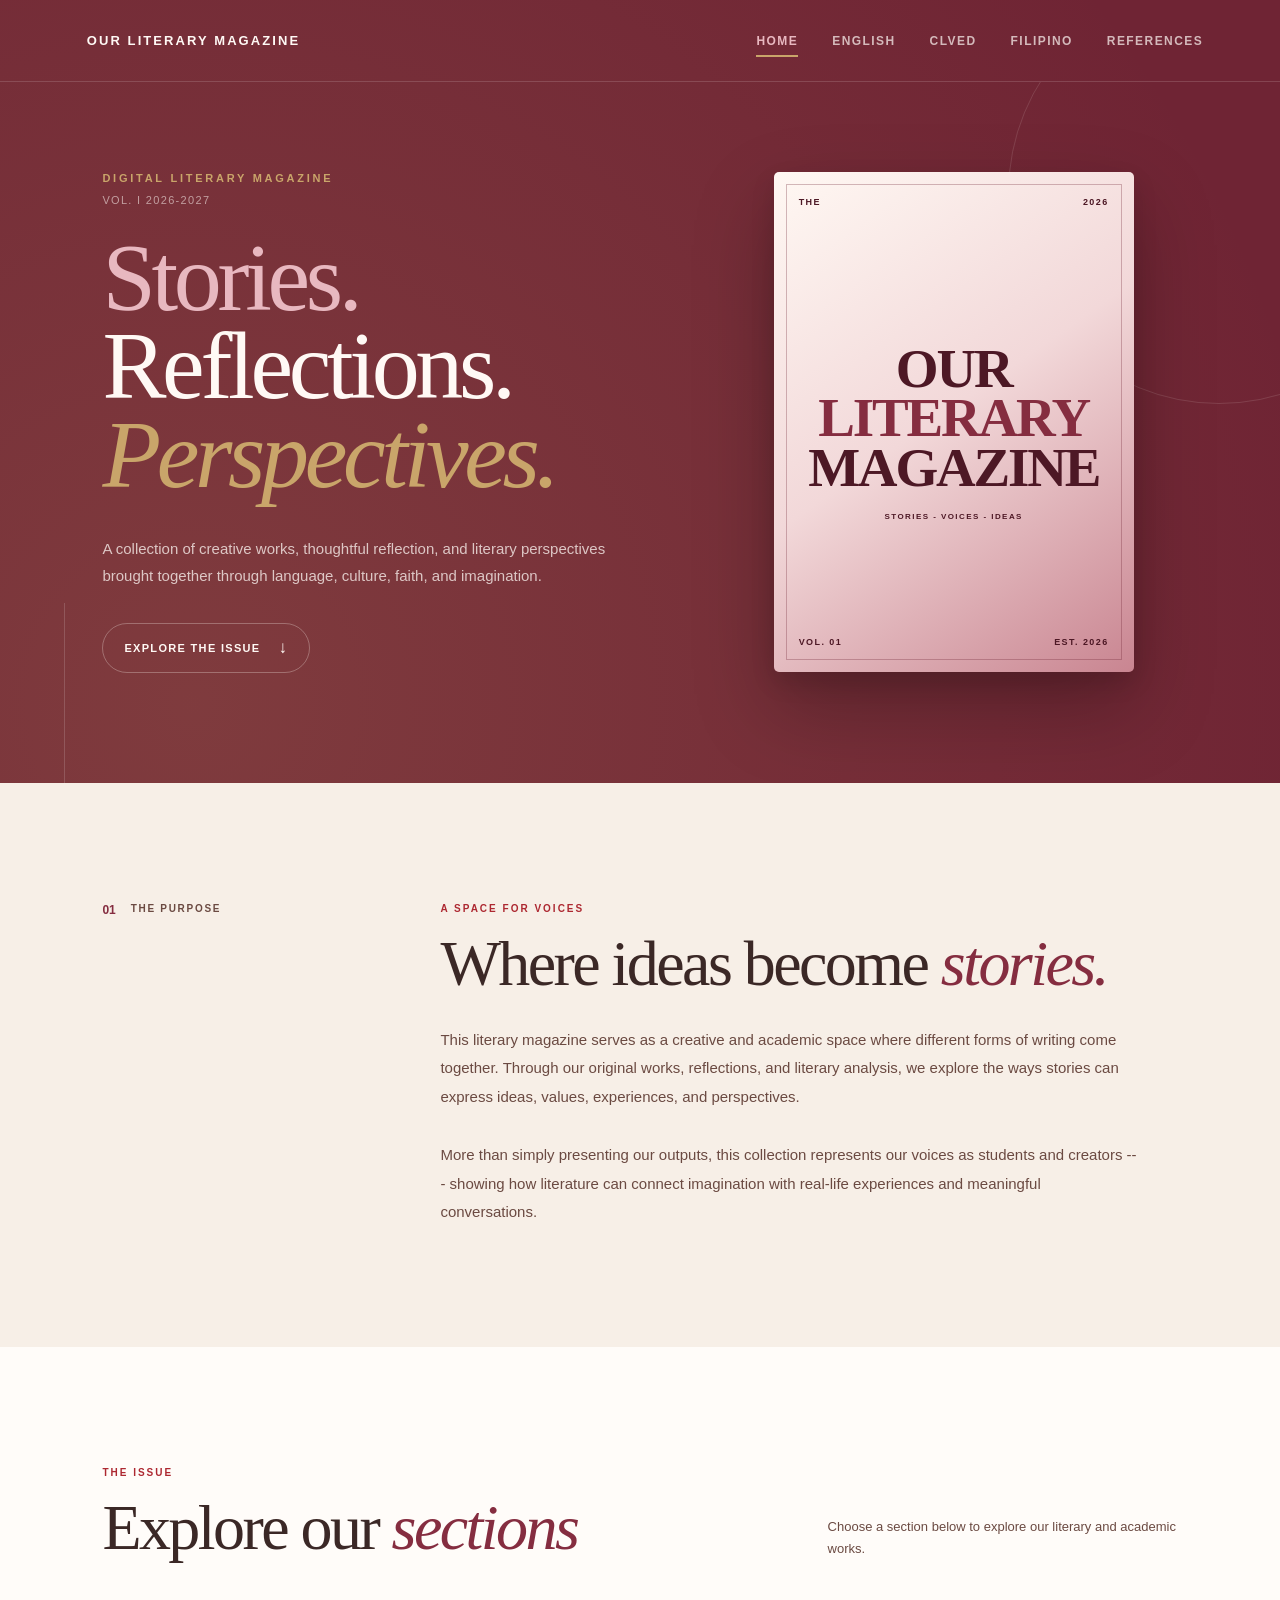
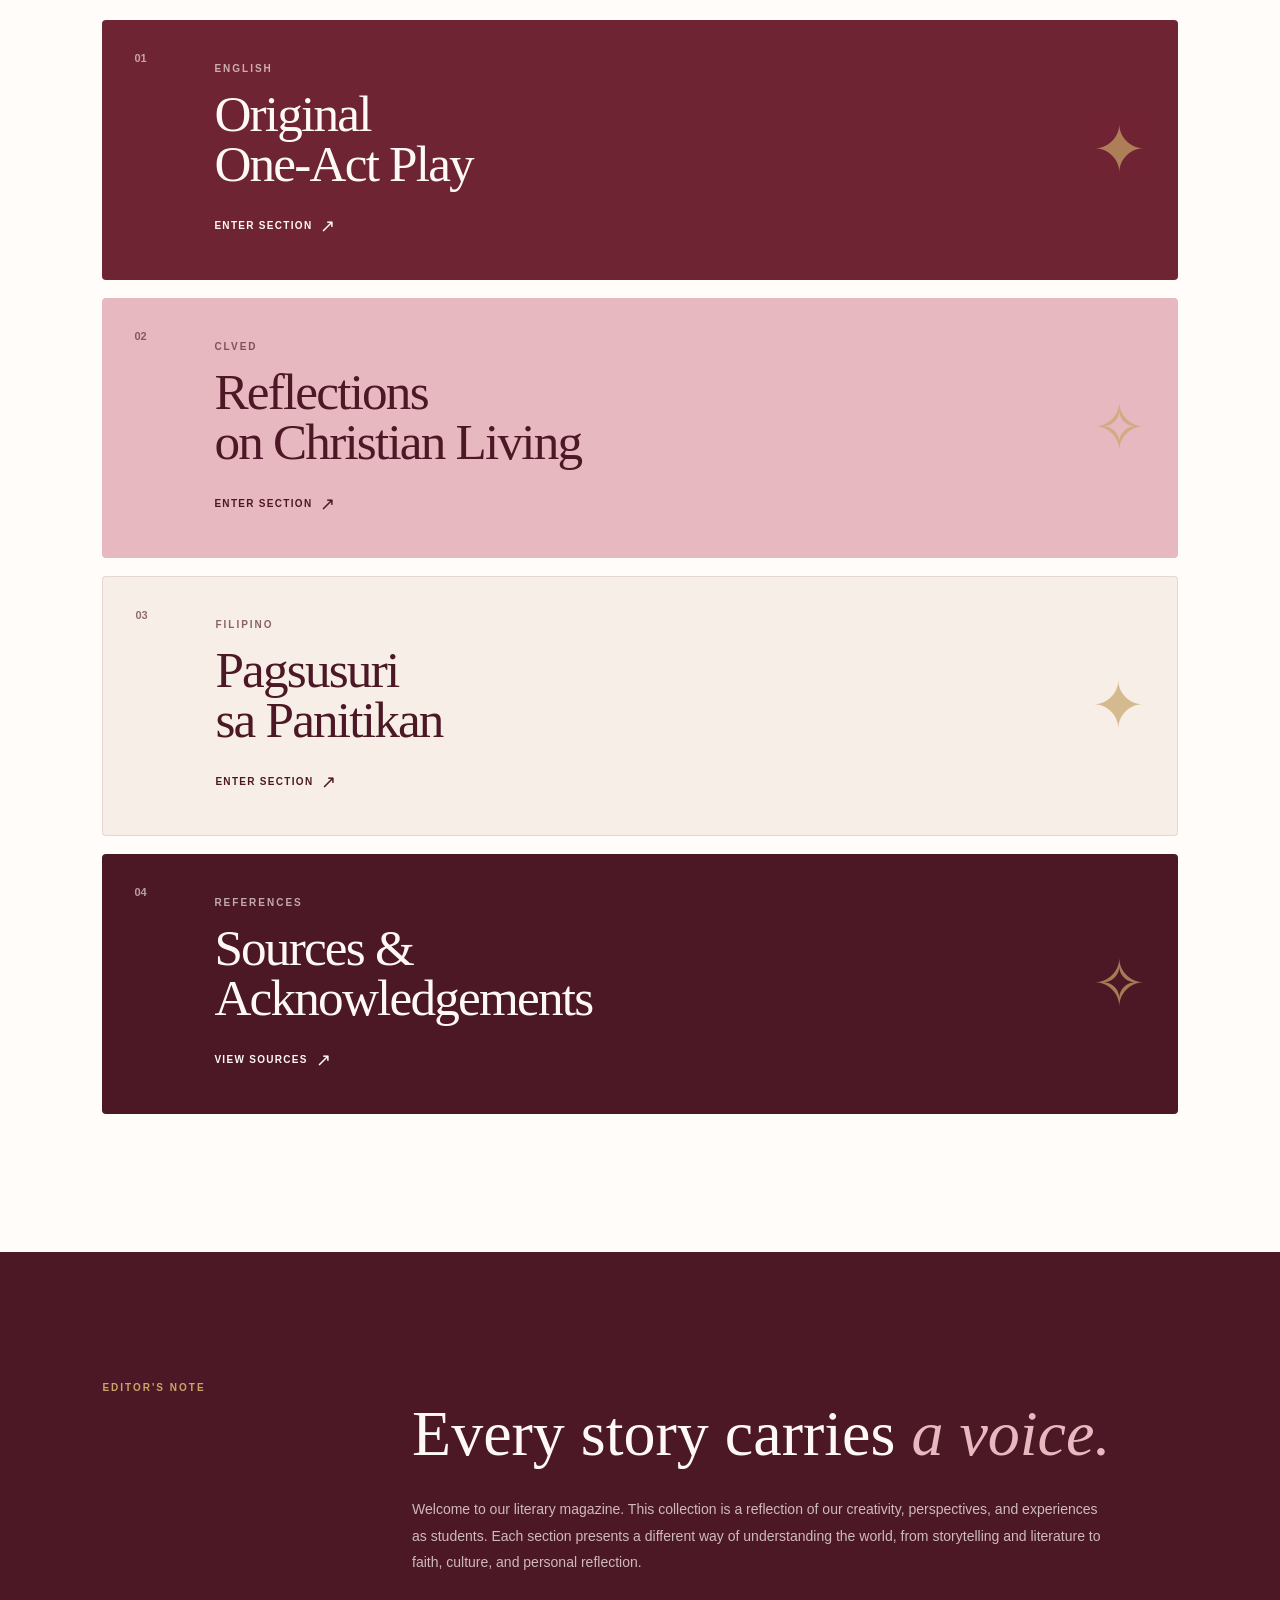
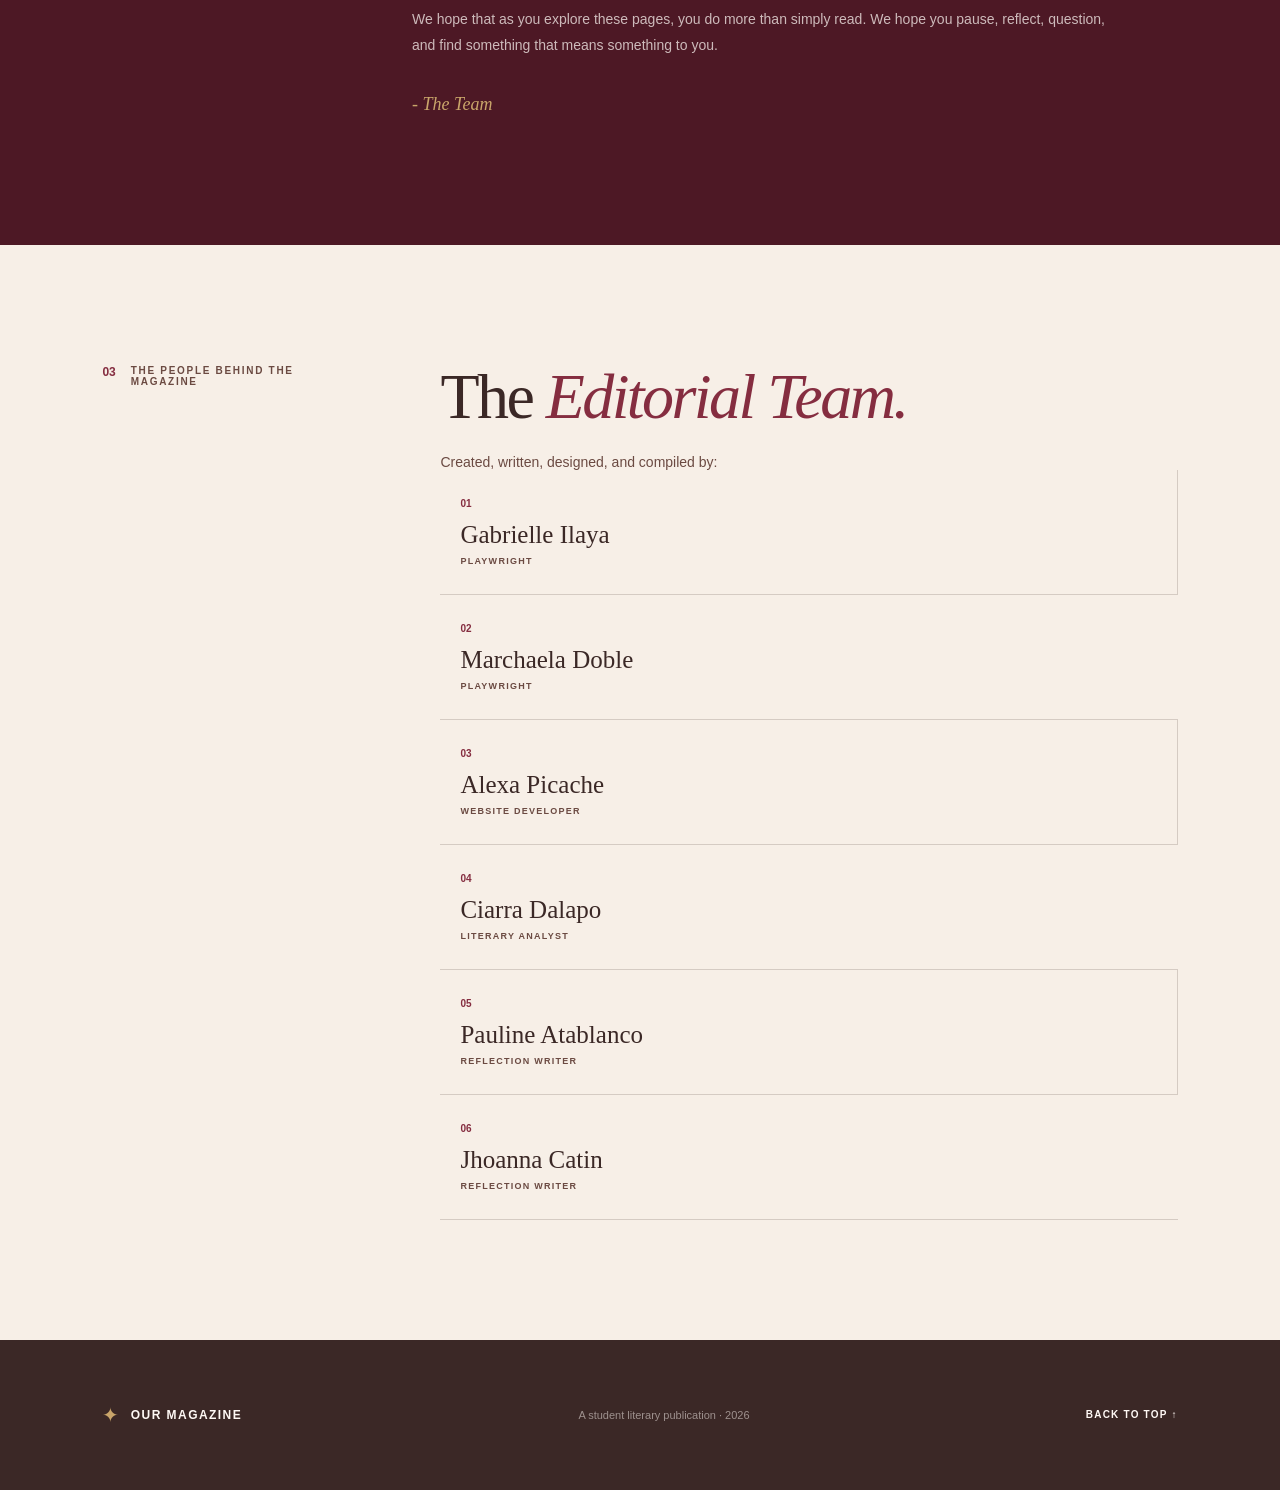
==== commit 1d2602e6: "index.html" ====
--- a/index.html
+++ b/index.html
@@ -63,7 +63,7 @@
                 </p>
                 <a href="#explore" class="explore-button">
                     Explore the Issue
-                    <span></span>
+                    <span>&darr;</span>
                 </a>
             </div>
             <div class="magazine-cover">
@@ -350,4 +350,4 @@
 
     </script>
 </body>
-</html>+</html>
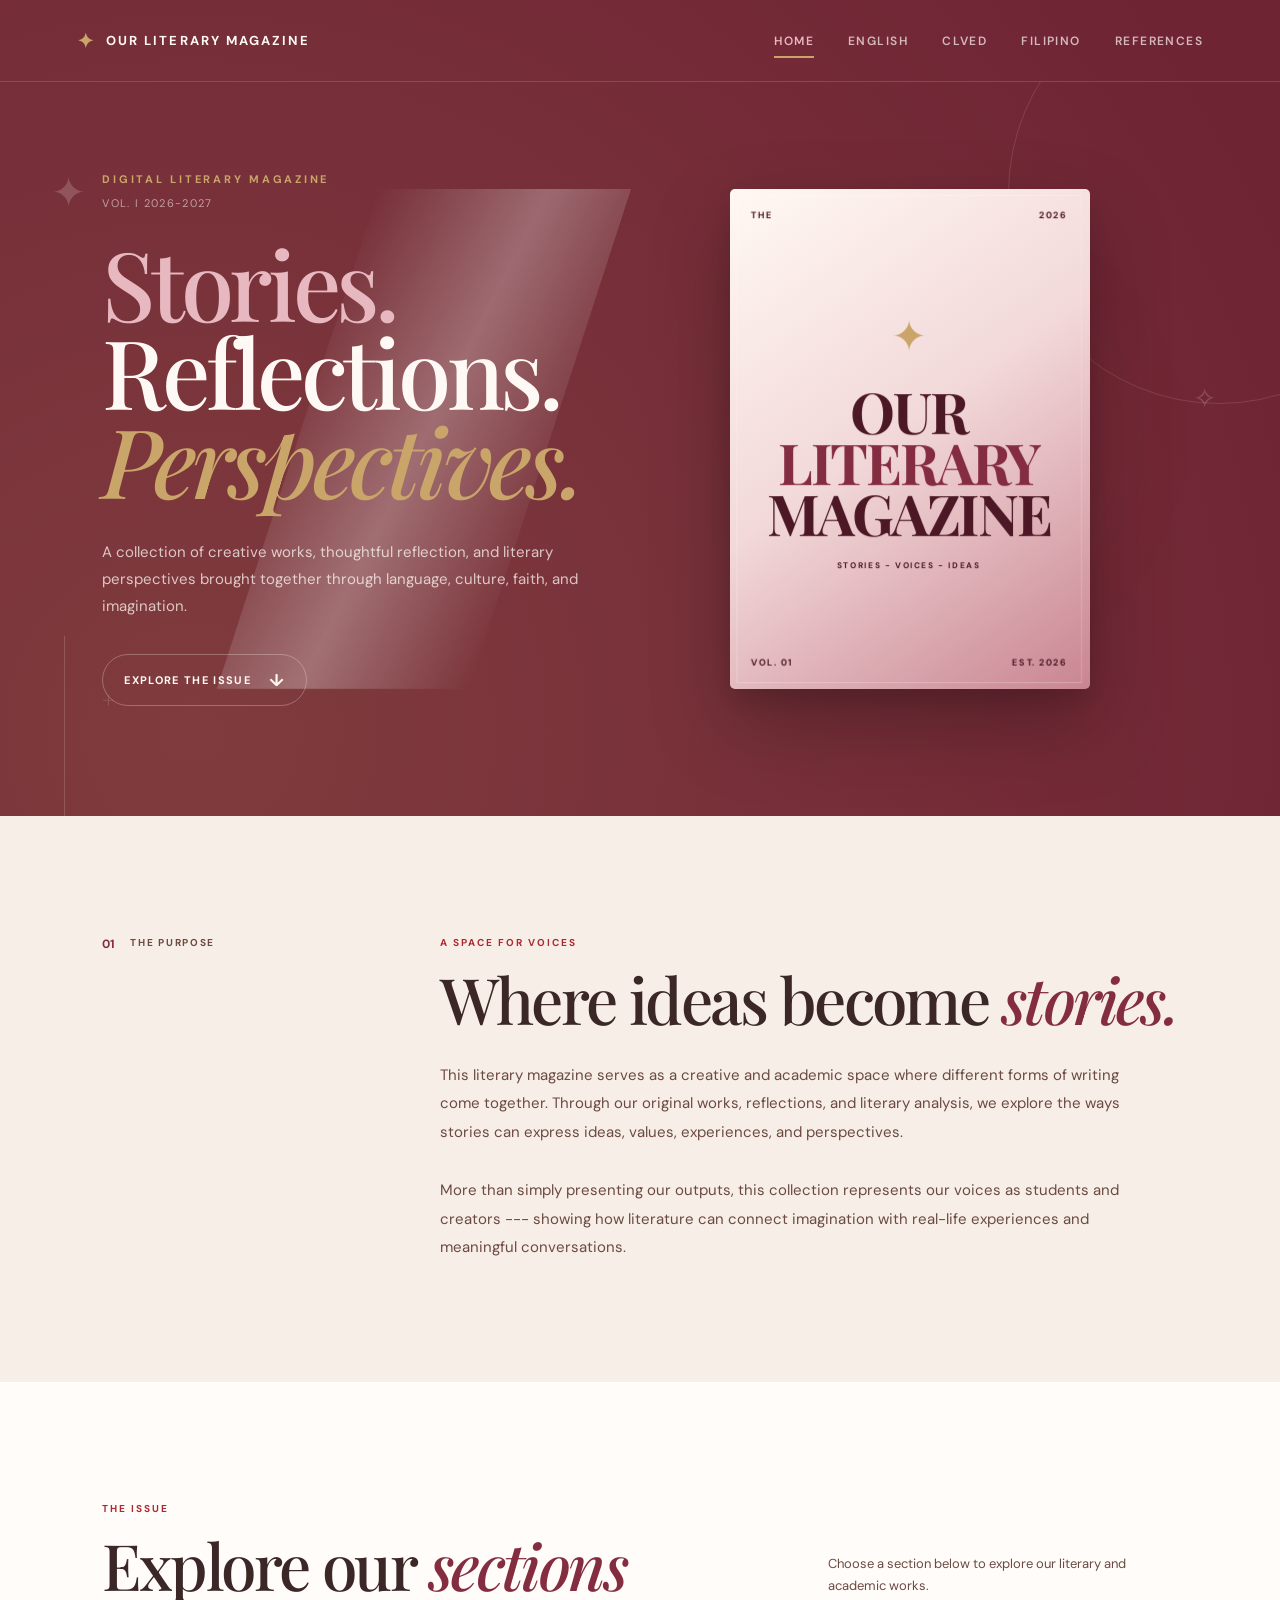
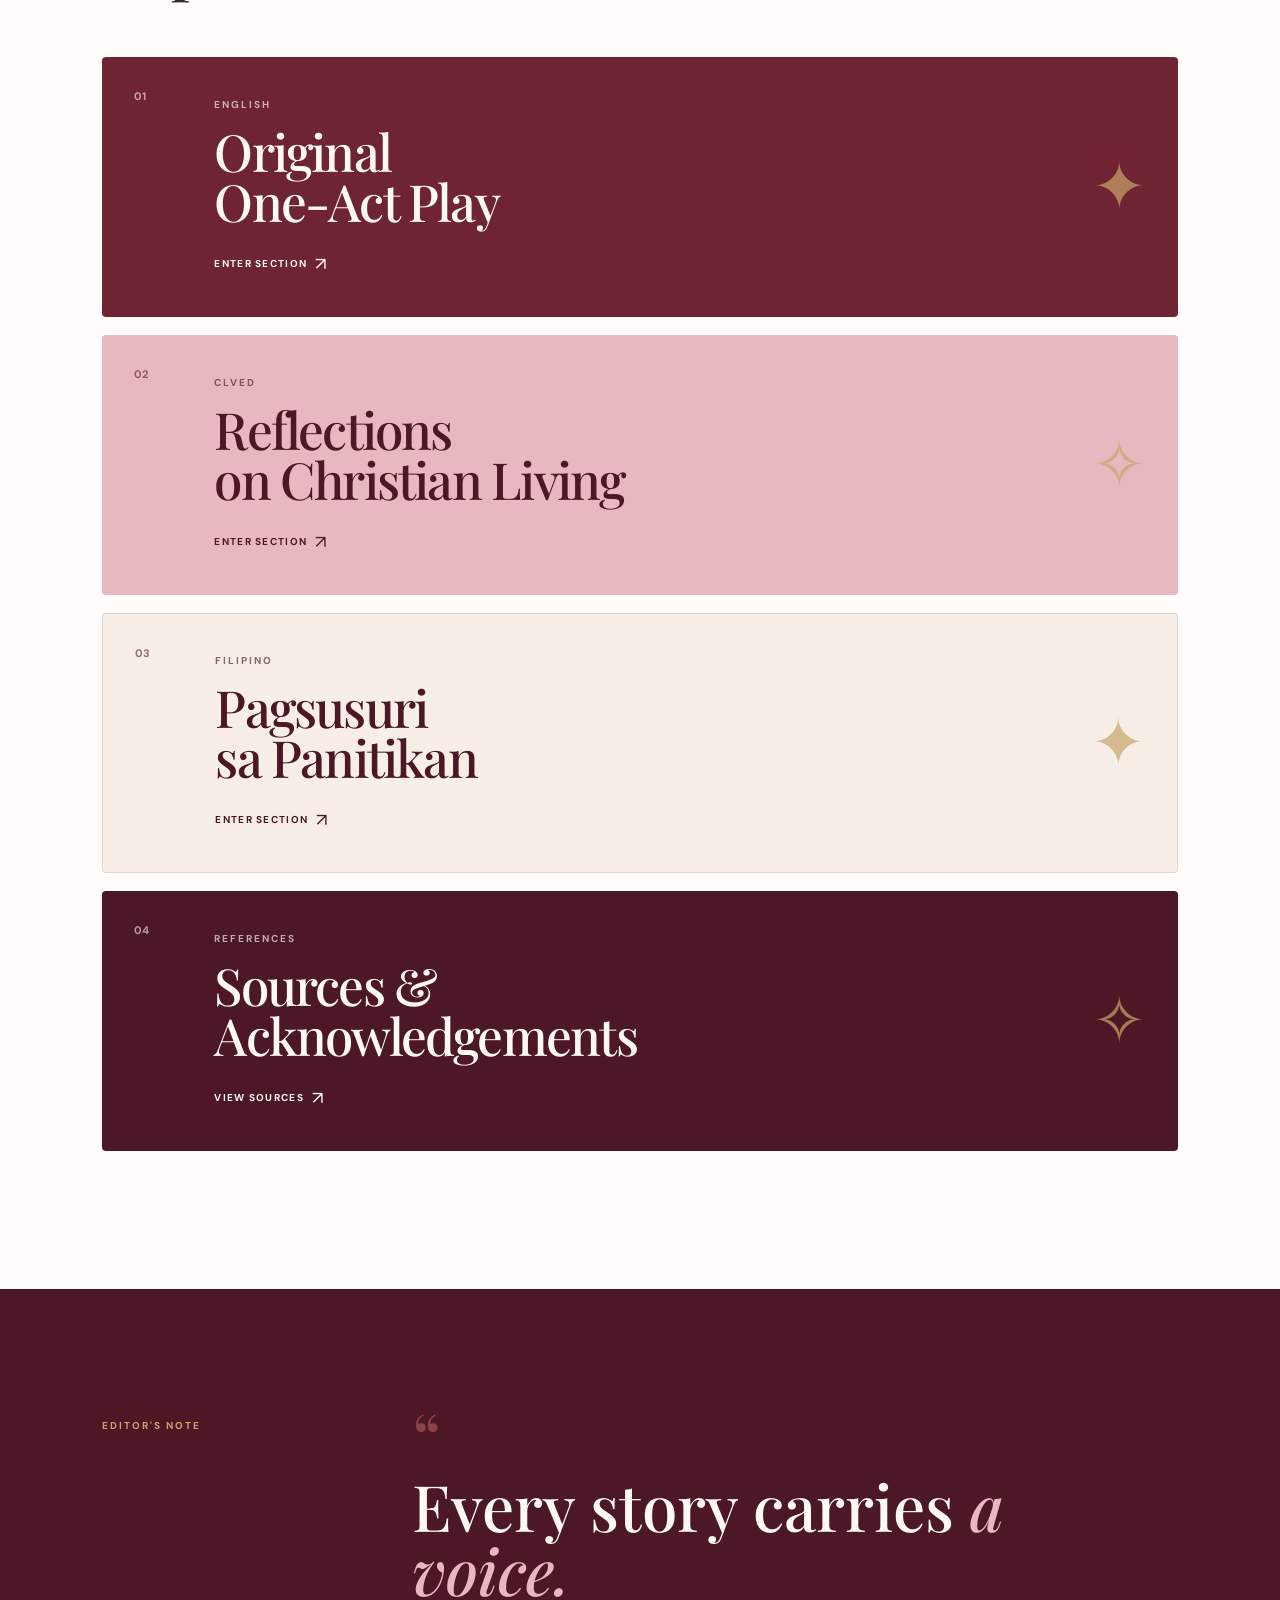
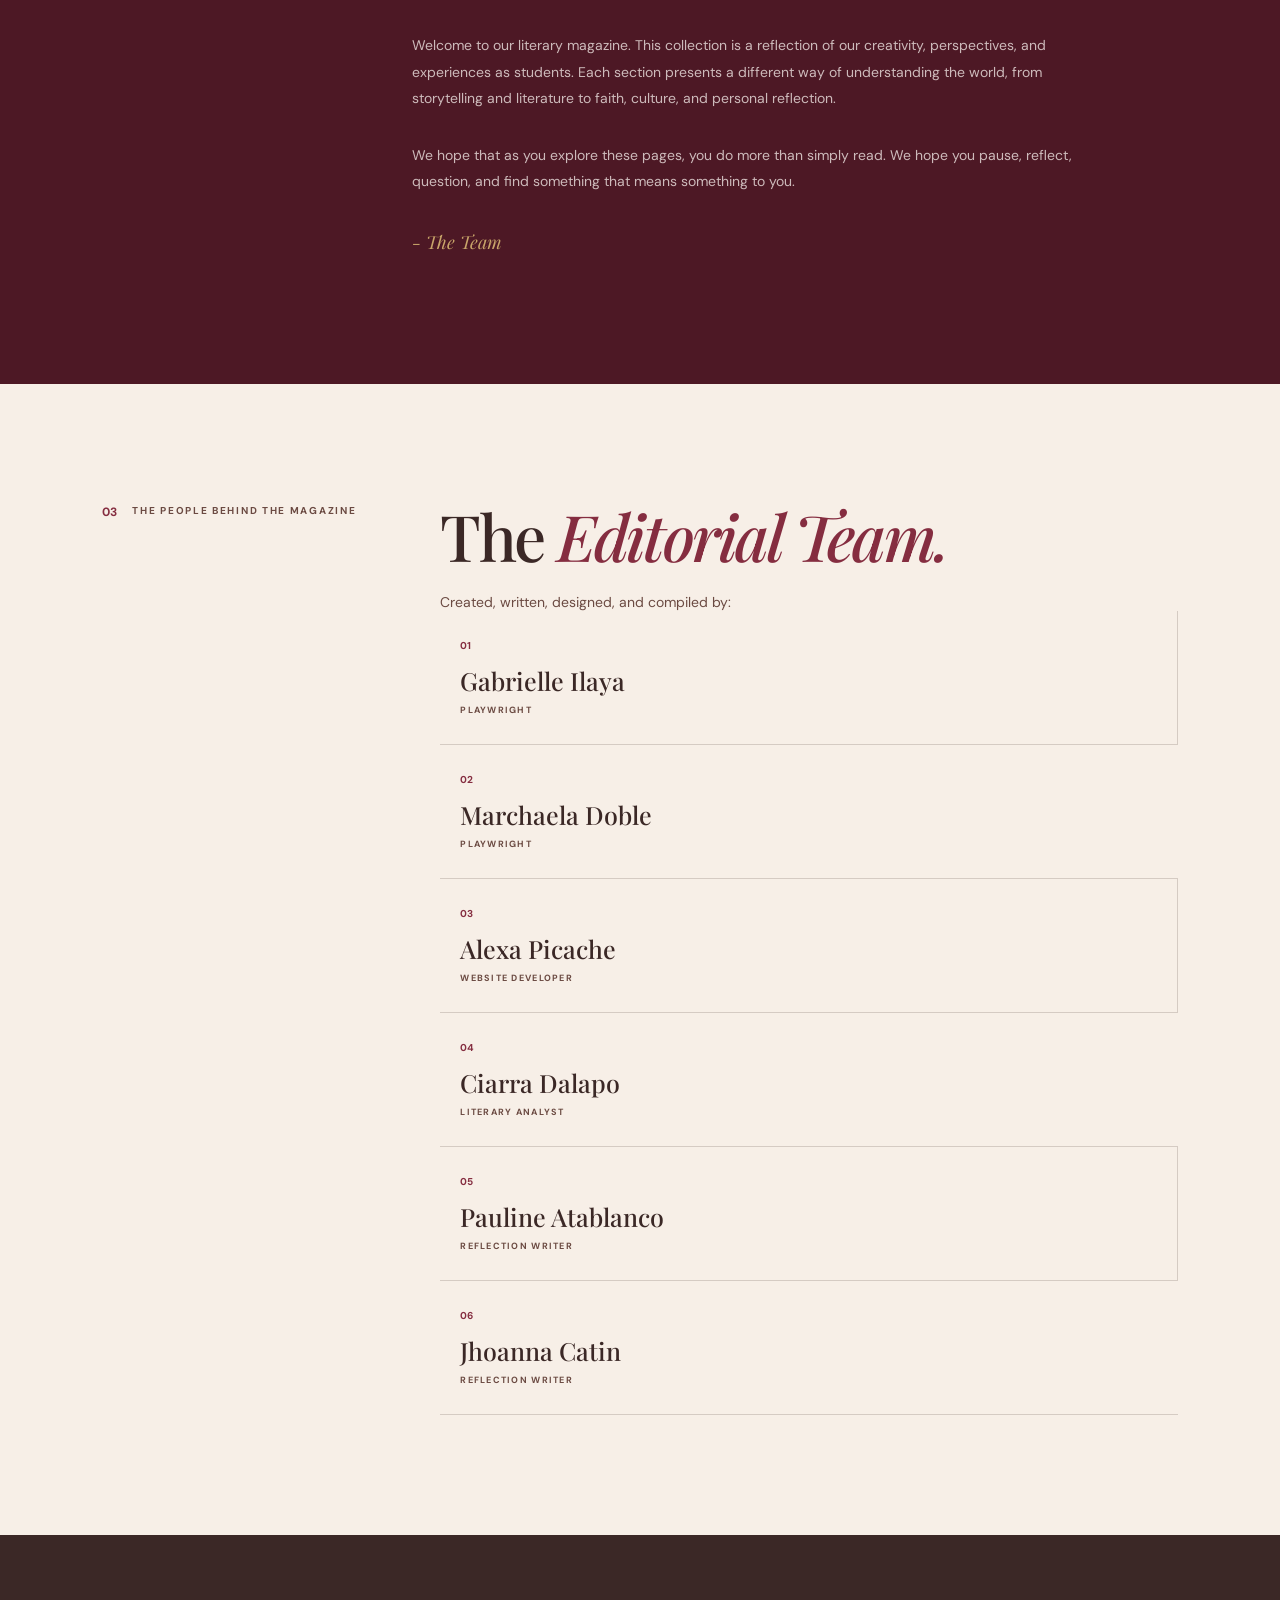
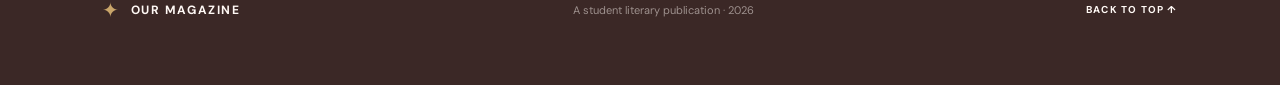
==== commit 090e0157: "Add files via upload" ====
--- a/index.html
+++ b/index.html
@@ -7,50 +7,294 @@
 
     <title>Our Literary Magazine</title>
 
-    <!--Google Fonts-->
     <link rel="preconnect" href="https://fonts.googleapis.com">
     <link rel="preconnect" href="https://fonts.gstatic.com" crossorigin>
 
     <link
-        href="https://fonts.googleapis.com/css2?family=DM+Sans:wght@400;500;600;700&family=Playfair+Display:ital,wght@0, 500;0, 600;0, 700;1, 500;1, 600&display=swap"
-        >
+        href="https://fonts.googleapis.com/css2?family=DM+Sans:wght@400;500;600;700&family=Playfair+Display:ital,wght@0,500;0,600;0,700;1,500;1,600&display=swap"
+        rel="stylesheet">
 
     <link rel="stylesheet" href="style.css">
+
+    <style>
+        html {
+            scroll-behavior: smooth;
+        }
+
+        body {
+            overflow-x: hidden;
+        }
+
+        .magazine-wrap {
+            position: relative;
+            perspective: 1200px;
+        }
+
+        .magazine-glow {
+            position: absolute;
+            width: 280px;
+            height: 280px;
+            border-radius: 50%;
+            background: rgba(173, 40, 49, 0.08);
+            filter: blur(55px);
+            pointer-events: none;
+            transform: translate(-50%, -50%);
+            left: 50%;
+            top: 50%;
+        }
+
+        .magazine-cover {
+            transform-style: preserve-3d;
+            will-change: transform;
+            transition:
+                transform 0.5s ease,
+                box-shadow 0.5s ease;
+        }
+
+        .magazine-cover:hover {
+            transform: rotate(2deg) translateY(-8px) scale(1.02);
+            box-shadow: 0 25px 50px rgba(0, 0, 0, 0.25);
+        }
+
+        .magazine-cover::before {
+            content: "";
+            position: absolute;
+            inset: 10px;
+            border: 1px solid rgba(255, 255, 255, 0.25);
+            pointer-events: none;
+            transform: translateZ(20px);
+        }
+
+        .magazine-cover .cover-center {
+            transform: translateZ(35px);
+        }
+
+        .magazine-cover .cover-top,
+        .magazine-cover .cover-bottom {
+            transform: translateZ(25px);
+        }
+
+        .cover-star {
+            display: inline-block;
+            transition: transform 0.5s ease;
+        }
+
+        .magazine-cover:hover .cover-star {
+            transform: rotate(180deg) scale(1.2);
+        }
+
+        .section-card {
+            transition:
+                transform 0.45s cubic-bezier(.2, .8, .2, 1),
+                box-shadow 0.45s ease;
+            transform-style: preserve-3d;
+        }
+
+        .section-card:hover {
+            transform: translateY(-8px);
+            box-shadow: 0 25px 50px rgba(0, 0, 0, 0.12);
+        }
+
+        .section-card .card-number {
+            transition: transform 0.4s ease;
+        }
+
+        .section-card:hover .card-number {
+            transform: translateX(7px);
+        }
+
+        .section-card .card-symbol {
+            transition: transform 0.5s cubic-bezier(.2, .8, .2, 1);
+        }
+
+        .section-card:hover .card-symbol {
+            transform: rotate(18deg) scale(1.12);
+        }
+
+        .section-card strong {
+            display: inline-block;
+            transition: transform 0.35s ease;
+        }
+
+        .section-card:hover strong {
+            transform: translate(5px, -5px);
+        }
+
+        .navigation a {
+            position: relative;
+        }
+
+        .navigation a::after {
+            content: "";
+            position: absolute;
+            left: 0;
+            bottom: -6px;
+            width: 100%;
+            height: 1px;
+            background: currentColor;
+            transform: scaleX(0);
+            transform-origin: right;
+            transition: transform 0.35s ease;
+        }
+
+        .navigation a:hover::after,
+        .navigation a.active::after {
+            transform: scaleX(1);
+            transform-origin: left;
+        }
+
+        .explore-button span {
+            display: inline-block;
+            transition: transform 0.35s ease;
+        }
+
+        .explore-button:hover span {
+            transform: translateY(5px);
+        }
+
+        .editor-signature {
+            transition: transform 0.3s ease;
+        }
+
+        .editor-signature:hover {
+            transform: translateX(8px);
+        }
+
+        .floating-decoration {
+            position: absolute;
+            pointer-events: none;
+            user-select: none;
+            opacity: 0.18;
+            font-family: "Playfair Display", serif;
+            animation: floatDecoration 7s ease-in-out infinite;
+        }
+
+        .decoration-one {
+            top: 18%;
+            left: 4%;
+            font-size: 42px;
+        }
+
+        .decoration-two {
+            top: 42%;
+            right: 5%;
+            font-size: 28px;
+            animation-delay: 1.5s;
+        }
+
+        .decoration-three {
+            top: 76%;
+            left: 8%;
+            font-size: 22px;
+            animation-delay: 3s;
+        }
+
+        @keyframes floatDecoration {
+            0%, 100% {
+                transform: translateY(0) rotate(0deg);
+            }
+
+            50% {
+                transform: translateY(-15px) rotate(8deg);
+            }
+        }
+
+        .scroll-line {
+            position: fixed;
+            left: 0;
+            top: 0;
+            width: 3px;
+            height: 0;
+            background: #AD2831;
+            z-index: 9999;
+            transition: height 0.1s linear;
+        }
+
+        .reveal {
+            opacity: 0;
+            transform: translateY(25px);
+            transition:
+                opacity 0.8s ease,
+                transform 0.8s ease;
+        }
+
+        .reveal.visible {
+            opacity: 1;
+            transform: translateY(0);
+        }
+
+        @media (max-width: 768px) {
+            .floating-decoration,
+            .scroll-line {
+                display: none;
+            }
+
+            .magazine-cover {
+                transform: none !important;
+            }
+
+            .magazine-cover:hover {
+                transform: translateY(-5px) scale(1.01) !important;
+            }
+        }
+    </style>
 </head>
+
 <body>
+
+    <div class="scroll-line"></div>
+
+    <span class="floating-decoration decoration-one">✦</span>
+    <span class="floating-decoration decoration-two">✧</span>
+    <span class="floating-decoration decoration-three">+</span>
+
     <header class="navbar">
+
         <a href="index.html" class="logo">
-            <span class="logo-star"></span>
+            <span class="logo-star">✦</span>
             <span>OUR LITERARY MAGAZINE</span>
         </a>
+
         <nav class="navigation">
-        <a href="index.html" class="active">
-            Home
-        </a>
-        <a href="english.html">
-            English
-        </a>
-        <a href="clved.html">
-            CLVED
-        </a>
-        <a href="filipino.html">
-            Filipino
-        </a>
-        <a href="references.html">
-            References
-        </a>
-     </nav>
+
+            <a href="index.html" class="active">
+                Home
+            </a>
+
+            <a href="english.html">
+                English
+            </a>
+
+            <a href="clved.html">
+                CLVED
+            </a>
+
+            <a href="filipino.html">
+                Filipino
+            </a>
+
+            <a href="references.html">
+                References
+            </a>
+
+        </nav>
+
     </header>
 
     <main>
-        <section class="hero">
+
+        <section class="hero reveal">
+
             <div class="hero-text">
+
                 <p class="issue-label">
                     DIGITAL LITERARY MAGAZINE
                 </p>
+
                 <p class="issue-number">
                     VOL. I 2026-2027
                 </p>
+
                 <h1>
                     <span>Stories.</span>
                     <br>
@@ -58,296 +302,411 @@
                     <br>
                     <em>Perspectives.</em>
                 </h1>
+
                 <p class="hero-description">
                     A collection of creative works, thoughtful reflection, and literary perspectives brought together through language, culture, faith, and imagination.
                 </p>
+
                 <a href="#explore" class="explore-button">
                     Explore the Issue
                     <span>&darr;</span>
                 </a>
-            </div>
-            <div class="magazine-cover">
-                <div class="cover-top">
-                    <span>THE</span>
-                    <span>2026</span>
-                </div>
-                <div class="cover-center">
-                    <span class="cover-star">
-                        
-                    </span>
-                    <h2>
-                        OUR
-                        <br>
-                        <span>LITERARY</span>
-                        <br>
-                        MAGAZINE
-                    </h2>
-                    <p>
-                        STORIES - VOICES - IDEAS
-                    </p>
-                </div>
-                <div class="cover-bottom">
-                    <span>VOL. 01</span>
-                    <span>EST. 2026</span>
-                </div>
-            </div>
+
+            </div>
+
+            <div class="magazine-wrap">
+
+                <div class="magazine-glow"></div>
+
+                <div class="magazine-cover">
+
+                    <div class="cover-top">
+                        <span>THE</span>
+                        <span>2026</span>
+                    </div>
+
+                    <div class="cover-center">
+
+                        <span class="cover-star">
+                            ✦
+                        </span>
+
+                        <h2>
+                            OUR
+                            <br>
+                            <span>LITERARY</span>
+                            <br>
+                            MAGAZINE
+                        </h2>
+
+                        <p>
+                            STORIES - VOICES - IDEAS
+                        </p>
+
+                    </div>
+
+                    <div class="cover-bottom">
+                        <span>VOL. 01</span>
+                        <span>EST. 2026</span>
+                    </div>
+
+                </div>
+
+            </div>
+
         </section>
-        <section class="introduction">
+
+        <section class="introduction reveal">
+
             <div class="section-label">
                 <span>01</span>
                 <p>
                     THE PURPOSE
                 </p>
             </div>
+
             <div class="intro-content">
+
                 <p class="small-heading">
                     A SPACE FOR VOICES
                 </p>
+
                 <h2>
                     Where ideas become
                     <span>stories.</span>
                 </h2>
+
                 <p>
                     This literary magazine serves as a creative and academic space where different forms of writing come together. Through our original works, reflections, and literary analysis, we explore the ways stories can express ideas, values, experiences, and perspectives.
                 </p>
+
                 <p>
                     More than simply presenting our outputs, this collection represents our voices as students and creators --- showing how literature can connect imagination with real-life experiences and meaningful conversations.
                 </p>
-            </div>
+
+            </div>
+
         </section>
-        <section class="explore" id="explore">
+
+        <section class="explore reveal" id="explore">
+
             <div class="explore-heading">
-                    <div>
-                        <p class="small-heading">
-                            THE ISSUE
-                        </p>
-
-                        <h2>
-                            Explore our
-                            <span>sections</span>
-                        </h2>
-                    </div>
-                    <p class="explore-description">
-                        Choose a section below to explore our literary and academic works.
+
+                <div>
+
+                    <p class="small-heading">
+                        THE ISSUE
                     </p>
-            </div>
-            <a
-            href="english.html"
-            class="section-card english-card"
-            >
-            <div class="card-number">
-                01
-            </div>
-            <div class="card-content">
-                <p>
-                    ENGLISH
-                </p>
-                <h3>
-                    Original
-                    <br>
-                    One-Act Play
-                </h3>
-                <span>
-                    Enter Section
-                    <strong>&#8599</strong>
-                </span>
-            </div>
-            <div class="card-symbol">
-                &#10022
-            </div>
-        </a>
-        <a
-        href="clved.html"
-        class="section-card clved-card"
-        ><div class="card-number">
-            02
-        </div>
-        <div class="card-content">
-            <p>
-                CLVED
-            </p>
-            <h3>
-                Reflections
-                <br>
-                on Christian Living
-            </h3>
-            <span>
-                Enter Section
-                <strong>&#8599</strong>
-            </span>
-        </div>
-         <div class="card-symbol">
-            &#10023
-         </div>
-        </a>
-        <a
-        href="filipino.html"
-        class="section-card filipino-card"
-        >
-        <div class="card-number">
-            03
-        </div>
-        <div class="card-content">
-            <p>
-                FILIPINO
-            </p>
-            <h3>
-                Pagsusuri
-                <br>
-                sa Panitikan
-            </h3>
-            <span>
-                Enter Section
-                <strong>&#8599</strong>
-            </span>
-        </div>
-        <div class="card-symbol">
-            &#10022
-        </div>
-    </a>
-    <a
-    href="references.html"
-    class="section-card references-card"
-    >
-    <div class="card-number">
-        04
-    </div>
-    <div class="card-content">
-        <p>
-            REFERENCES
-        </p>
-        <h3>
-            Sources &amp;
-            <br>
-            Acknowledgements
-        </h3>
-        <span>
-            View Sources
-            <strong>&#8599</strong>
-        </span>
-    </div>
-    <div class="card-symbol">
-        &#10023
-    </div>
-</a>
+
+                    <h2>
+                        Explore our
+                        <span>sections</span>
+                    </h2>
+
+                </div>
+
+                <p class="explore-description">
+                    Choose a section below to explore our literary and academic works.
+                </p>
+
+            </div>
+
+            <a href="english.html" class="section-card english-card">
+
+                <div class="card-number">
+                    01
+                </div>
+
+                <div class="card-content">
+
+                    <p>
+                        ENGLISH
+                    </p>
+
+                    <h3>
+                        Original
+                        <br>
+                        One-Act Play
+                    </h3>
+
+                    <span>
+                        Enter Section
+                        <strong>&#8599;</strong>
+                    </span>
+
+                </div>
+
+                <div class="card-symbol">
+                    &#10022;
+                </div>
+
+            </a>
+
+            <a href="clved.html" class="section-card clved-card">
+
+                <div class="card-number">
+                    02
+                </div>
+
+                <div class="card-content">
+
+                    <p>
+                        CLVED
+                    </p>
+
+                    <h3>
+                        Reflections
+                        <br>
+                        on Christian Living
+                    </h3>
+
+                    <span>
+                        Enter Section
+                        <strong>&#8599;</strong>
+                    </span>
+
+                </div>
+
+                <div class="card-symbol">
+                    &#10023;
+                </div>
+
+            </a>
+
+            <a href="filipino.html" class="section-card filipino-card">
+
+                <div class="card-number">
+                    03
+                </div>
+
+                <div class="card-content">
+
+                    <p>
+                        FILIPINO
+                    </p>
+
+                    <h3>
+                        Pagsusuri
+                        <br>
+                        sa Panitikan
+                    </h3>
+
+                    <span>
+                        Enter Section
+                        <strong>&#8599;</strong>
+                    </span>
+
+                </div>
+
+                <div class="card-symbol">
+                    &#10022;
+                </div>
+
+            </a>
+
+            <a href="references.html" class="section-card references-card">
+
+                <div class="card-number">
+                    04
+                </div>
+
+                <div class="card-content">
+
+                    <p>
+                        REFERENCES
+                    </p>
+
+                    <h3>
+                        Sources &amp;
+                        <br>
+                        Acknowledgements
+                    </h3>
+
+                    <span>
+                        View Sources
+                        <strong>&#8599;</strong>
+                    </span>
+
+                </div>
+
+                <div class="card-symbol">
+                    &#10023;
+                </div>
+
+            </a>
+
         </section>
-        <section class="editors-note">
+
+        <section class="editors-note reveal">
+
             <div class="note-label">
                 <span>
                     EDITOR'S NOTE
                 </span>
             </div>
+
             <div class="note-content">
+
                 <div class="quote-mark">
-                  
-                </div>
+                    “
+                </div>
+
                 <h2>
                     Every story carries
                     <em>a voice.</em>
                 </h2>
+
                 <p>
                     Welcome to our literary magazine. This collection is a reflection of our creativity, perspectives, and experiences as students. Each section presents a different way of understanding the world, from storytelling and literature to faith, culture, and personal reflection.
                 </p>
+
                 <p>
                     We hope that as you explore these pages, you do more than simply read. We hope you pause, reflect, question, and find something that means something to you.
                 </p>
+
                 <div class="editor-signature">
                     - The Team
                 </div>
-             </div>
+
+            </div>
+
         </section>
-        <section class="team">
+
+        <section class="team reveal">
+
             <div class="section-label">
+
                 <span>03</span>
+
                 <p>
                     THE PEOPLE BEHIND THE MAGAZINE
                 </p>
-            </div>
+
+            </div>
+
             <div class="team-content">
+
                 <h2>
                     The
                     <span>Editorial Team.</span>
                 </h2>
-                <p>Created, written, designed, and compiled by:</p>
+
+                <p>
+                    Created, written, designed, and compiled by:
+                </p>
+
                 <div class="member">
                     <span>01</span>
-                    <h3>
-                        Gabrielle Ilaya
-                    </h3>
-                    <p>
-                        Playwright
-                    </p>
-                </div>
+                    <h3>Gabrielle Ilaya</h3>
+                    <p>Playwright</p>
+                </div>
+
                 <div class="member">
                     <span>02</span>
-                    <h3>
-                        Marchaela Doble
-                    </h3>
-                    <p>
-                        Playwright
-                    </p>
-                </div>
+                    <h3>Marchaela Doble</h3>
+                    <p>Playwright</p>
+                </div>
+
                 <div class="member">
                     <span>03</span>
-                    <h3>
-                        Alexa Picache
-                    </h3>
-                    <p>
-                        Website Developer
-                    </p>
-                </div>
+                    <h3>Alexa Picache</h3>
+                    <p>Website Developer</p>
+                </div>
+
                 <div class="member">
                     <span>04</span>
-                    <h3>
-                        Ciarra Dalapo
-                    </h3>
-                    <p>
-                        Literary Analyst
-                    </p>
-                </div>
+                    <h3>Ciarra Dalapo</h3>
+                    <p>Literary Analyst</p>
+                </div>
+
                 <div class="member">
                     <span>05</span>
-                    <h3>
-                        Pauline Atablanco
-                    </h3>
-                    <p>
-                        Reflection Writer
-                    </p>
-                </div>
+                    <h3>Pauline Atablanco</h3>
+                    <p>Reflection Writer</p>
+                </div>
+
                 <div class="member">
                     <span>06</span>
-                    <h3>
-                        Jhoanna Catin
-                    </h3>
-                    <p>
-                        Reflection Writer
-                    </p>
-                </div>
-            </div>
+                    <h3>Jhoanna Catin</h3>
+                    <p>Reflection Writer</p>
+                </div>
+
+            </div>
+
         </section>
+
     </main>
+
     <footer>
+
         <div class="footer-brand">
+
             <span class="logo-star">
-                &#10022
+                &#10022;
             </span>
+
             <strong>
                 OUR MAGAZINE
             </strong>
+
         </div>
+
         <p>
-            A student literary publication &middot 2026
+            A student literary publication &middot; 2026
         </p>
+
         <a href="#">
             Back to top &uarr;
         </a>
+
     </footer>
+
     <script>
         window.addEventListener("load", function () {
             document.body.classList.add("loaded");
         });
+
+        const revealElements = document.querySelectorAll(".reveal");
+
+        const revealObserver = new IntersectionObserver(
+            function (entries) {
+
+                entries.forEach(function (entry) {
+
+                    if (entry.isIntersecting) {
+                        entry.target.classList.add("visible");
+                    }
+
+                });
+
+            },
+            {
+                threshold: 0.12
+            }
+        );
+
+        revealElements.forEach(function (element) {
+            revealObserver.observe(element);
+        });
+
+        window.addEventListener("scroll", function () {
+
+            const scrollTop = window.scrollY;
+
+            const documentHeight =
+                document.documentElement.scrollHeight - window.innerHeight;
+
+            const progress =
+                documentHeight > 0
+                    ? (scrollTop / documentHeight) * 100
+                    : 0;
+
+            document.querySelector(".scroll-line").style.height =
+                `${progress}%`;
+
+        });
     </script>
 
-    </script>
 </body>
-</html>
+
+</html>
--- a/style.css
+++ b/style.css
@@ -2619,4 +2619,62 @@
     .references-note {
         padding: 80px 8%;
     }
-}+}
+.magazine-cover {
+    transition: transform 0.15s ease-out;
+    transform-style: preserve-3d;
+}
+.magazine-cover {
+    transition:
+        transform 0.25s cubic-bezier(0.2, 0.8, 0.2, 1),
+        box-shadow 0.25s ease;
+    transform-style: preserve-3d;
+    will-change: transform;
+    cursor: pointer;
+}
+
+
+.magazine-cover:hover {
+    transform: translateY(-12px) rotateX(2deg) rotateY(-3deg) scale(1.02);
+    box-shadow:
+        0 45px 90px rgba(0, 0, 0, 0.30),
+        0 15px 35px rgba(0, 0, 0, 0.16);
+}
+
+/* Makes the content feel slightly raised */
+.magazine-cover:hover .cover-center {
+    transform: translateZ(18px);
+}
+
+.magazine-cover:hover .cover-star {
+    transform: translateZ(25px) rotate(8deg);
+}
+
+.cover-center,
+.cover-star {
+    transition: transform 0.35s ease;
+}
+
+/* Little shine sweeping across the magazine */
+.magazine-cover::after {
+    content: "";
+    position: absolute;
+    top: 0;
+    left: -120%;
+    width: 70%;
+    height: 100%;
+    background: linear-gradient(
+        100deg,
+        transparent,
+        rgba(255, 255, 255, 0.28),
+        transparent
+    );
+    transform: skewX(-18deg);
+    transition: left 0.65s ease;
+    pointer-events: none;
+    z-index: 5;
+}
+
+.magazine-cover:hover::after {
+    left: 140%;
+}
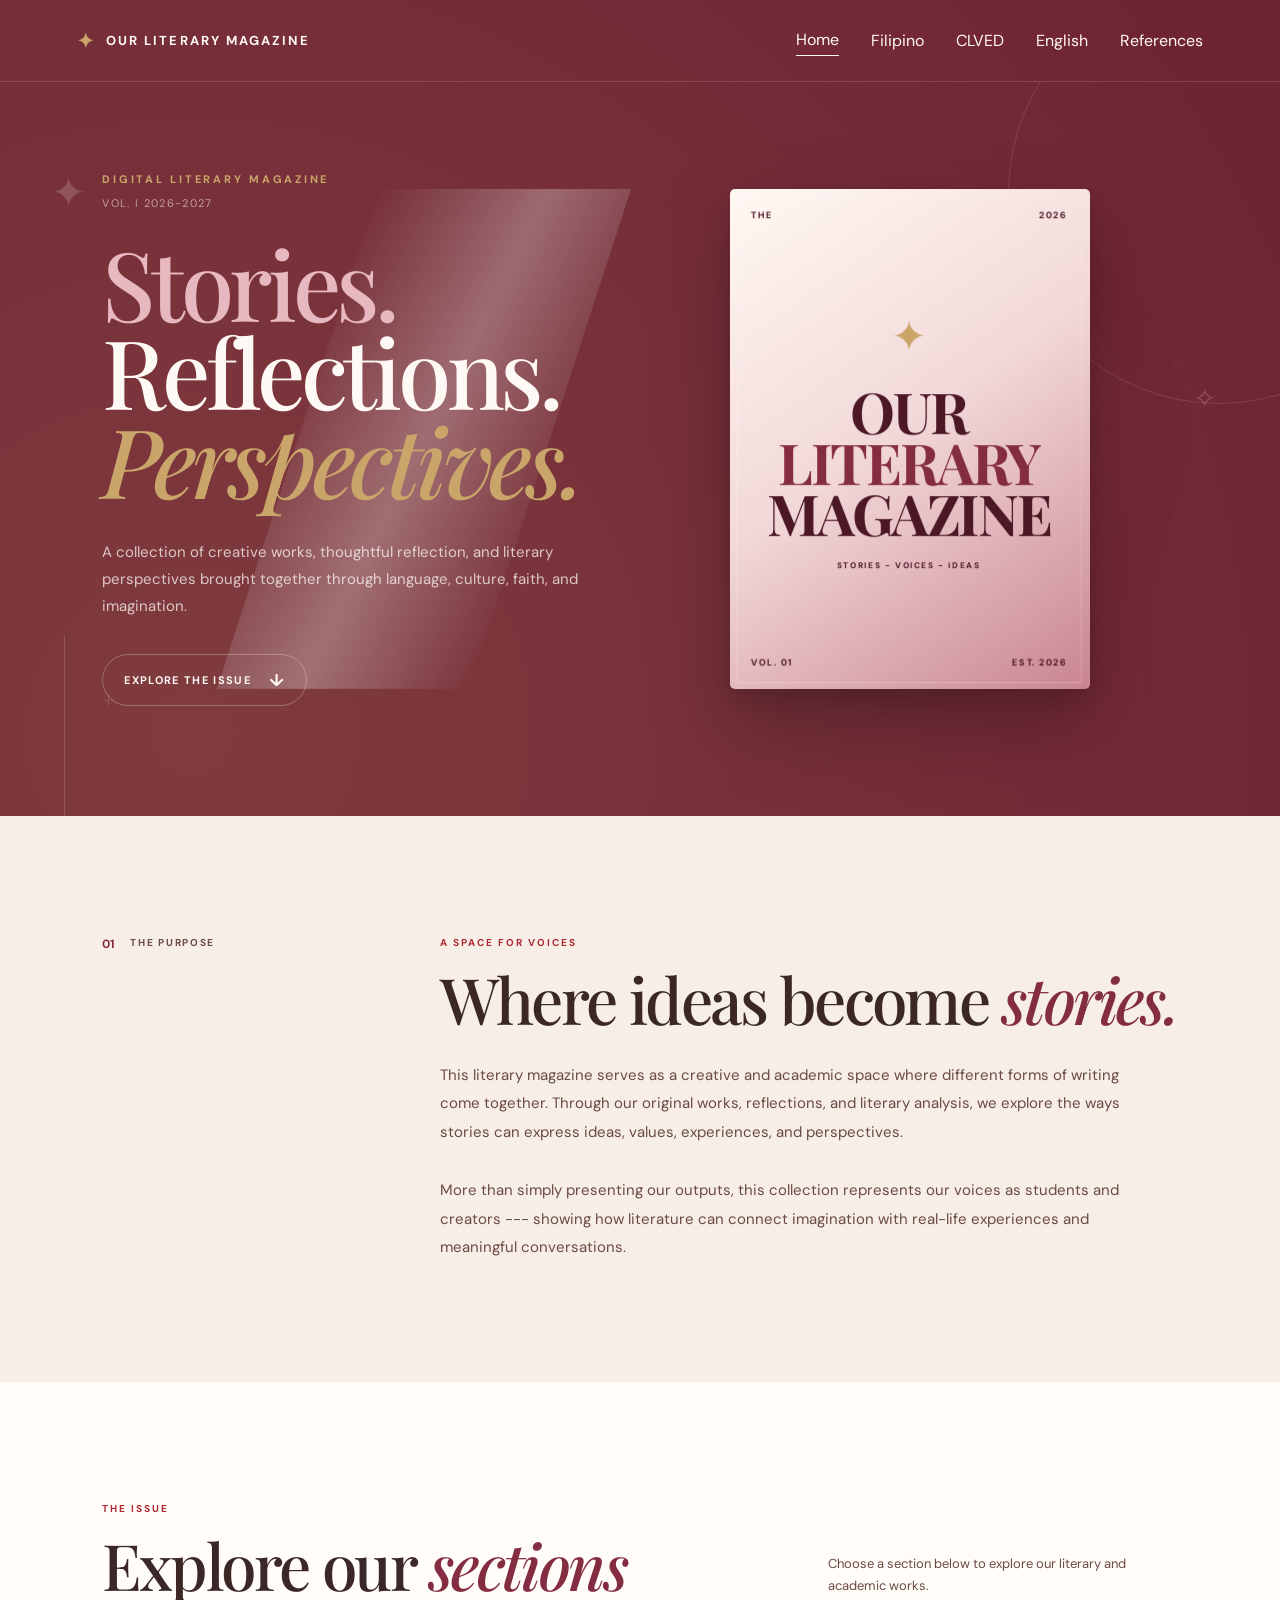
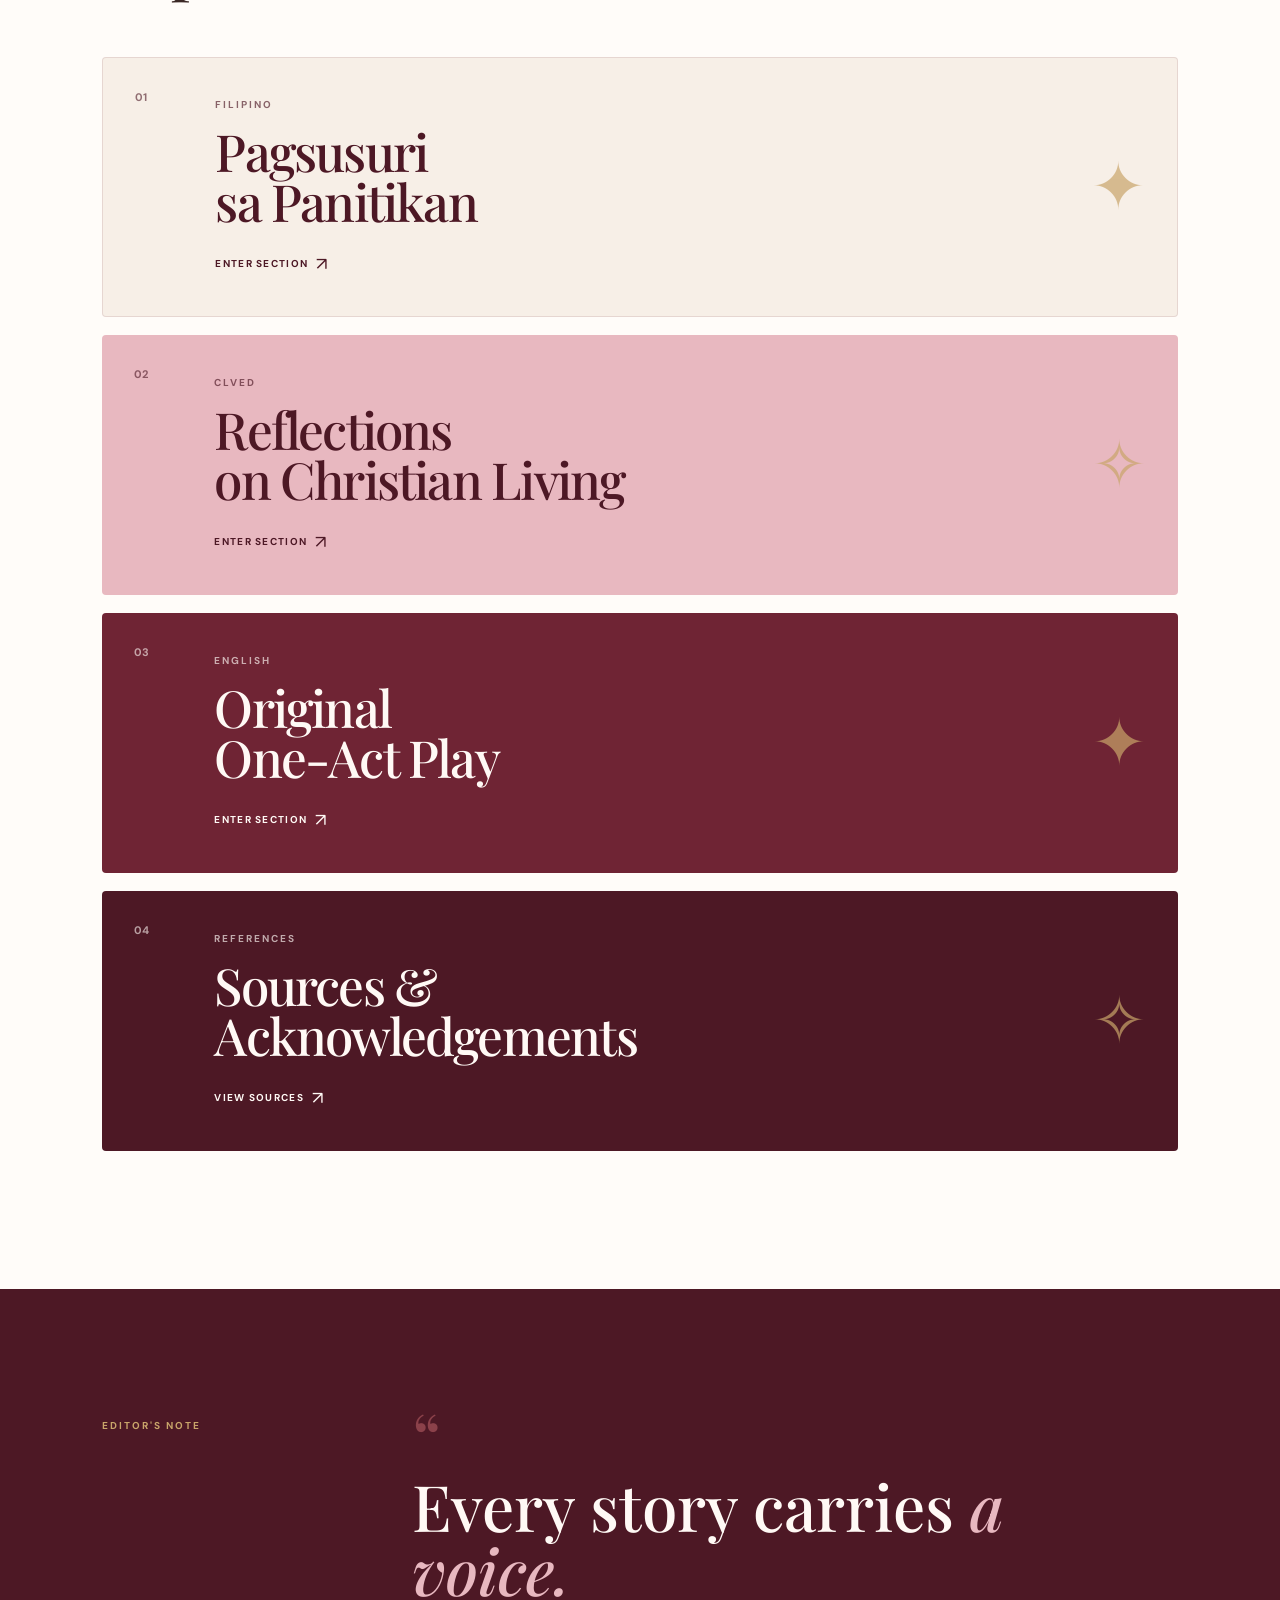
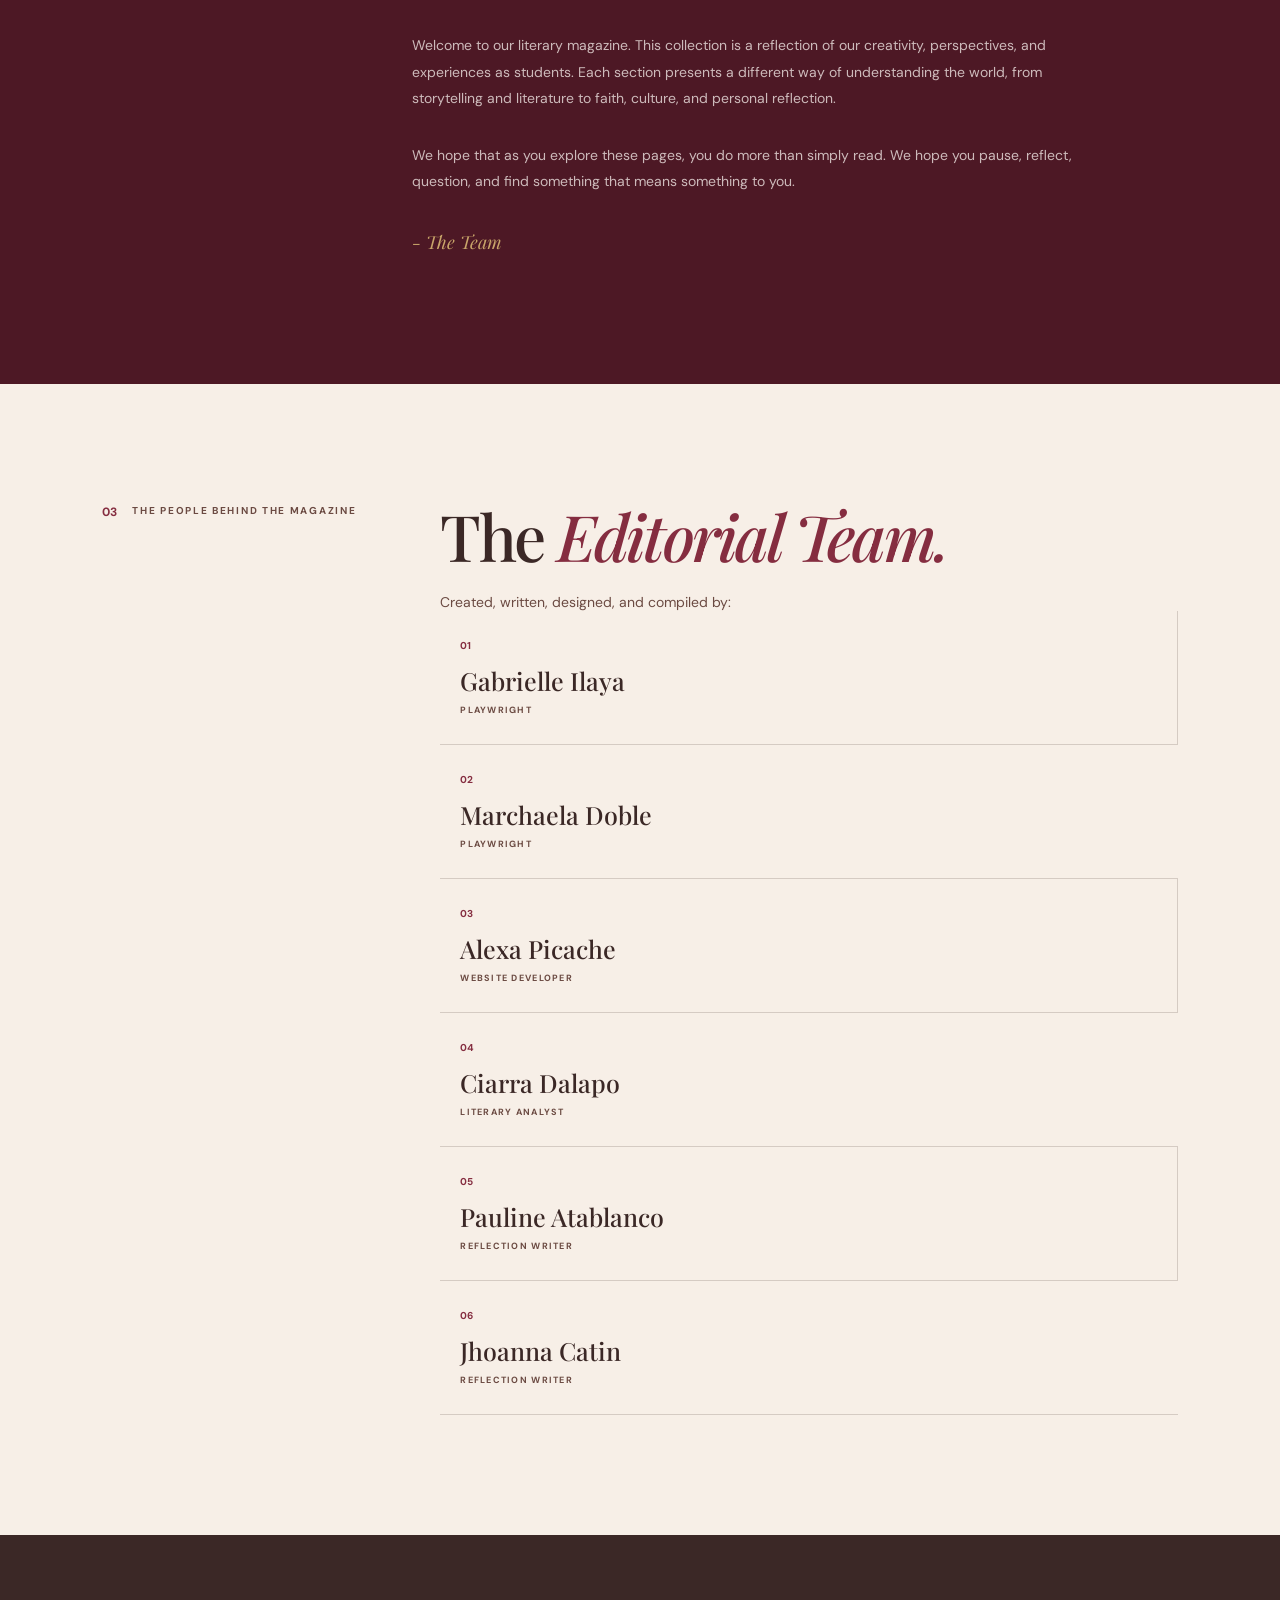
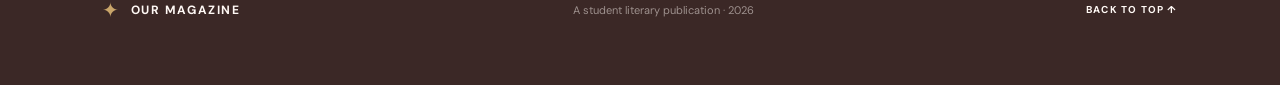
==== commit 1e9b6ad4: "Add files via upload" ====
--- a/index.html
+++ b/index.html
@@ -4,7 +4,6 @@
 <head>
     <meta charset="UTF-8">
     <meta name="viewport" content="width=device-width, initial-scale=1.0">
-
     <title>Our Literary Magazine</title>
 
     <link rel="preconnect" href="https://fonts.googleapis.com">
@@ -261,16 +260,16 @@
                 Home
             </a>
 
+            <a href="filipino.html">
+                Filipino
+            </a>
+
+            <a href="clved.html">
+                CLVED
+            </a>
+
             <a href="english.html">
                 English
-            </a>
-
-            <a href="clved.html">
-                CLVED
-            </a>
-
-            <a href="filipino.html">
-                Filipino
             </a>
 
             <a href="references.html">
@@ -411,10 +410,72 @@
 
             </div>
 
-            <a href="english.html" class="section-card english-card">
+            <a href="filipino.html" class="section-card filipino-card">  
 
                 <div class="card-number">
                     01
+                </div>
+
+                <div class="card-content">
+
+                    <p>
+                        FILIPINO
+                    </p>
+
+                    <h3>
+                        Pagsusuri
+                        <br>
+                        sa Panitikan
+                    </h3>
+
+                    <span>
+                        Enter Section
+                        <strong>&#8599;</strong>
+                    </span>
+
+                </div>
+
+                <div class="card-symbol">
+                    &#10022;
+                </div>
+
+            </a>
+
+            <a href="clved.html" class="section-card clved-card">
+
+                <div class="card-number">
+                    02
+                </div>
+
+                <div class="card-content">
+
+                    <p>
+                        CLVED
+                    </p>
+
+                    <h3>
+                        Reflections
+                        <br>
+                        on Christian Living
+                    </h3>
+
+                    <span>
+                        Enter Section
+                        <strong>&#8599;</strong>
+                    </span>
+
+                </div>
+
+                <div class="card-symbol">
+                    &#10023;
+                </div>
+
+            </a>
+
+            <a href="english.html" class="section-card english-card">
+
+                <div class="card-number">
+                    03
                 </div>
 
                 <div class="card-content">
@@ -442,68 +503,6 @@
 
             </a>
 
-            <a href="clved.html" class="section-card clved-card">
-
-                <div class="card-number">
-                    02
-                </div>
-
-                <div class="card-content">
-
-                    <p>
-                        CLVED
-                    </p>
-
-                    <h3>
-                        Reflections
-                        <br>
-                        on Christian Living
-                    </h3>
-
-                    <span>
-                        Enter Section
-                        <strong>&#8599;</strong>
-                    </span>
-
-                </div>
-
-                <div class="card-symbol">
-                    &#10023;
-                </div>
-
-            </a>
-
-            <a href="filipino.html" class="section-card filipino-card">
-
-                <div class="card-number">
-                    03
-                </div>
-
-                <div class="card-content">
-
-                    <p>
-                        FILIPINO
-                    </p>
-
-                    <h3>
-                        Pagsusuri
-                        <br>
-                        sa Panitikan
-                    </h3>
-
-                    <span>
-                        Enter Section
-                        <strong>&#8599;</strong>
-                    </span>
-
-                </div>
-
-                <div class="card-symbol">
-                    &#10022;
-                </div>
-
-            </a>
-
             <a href="references.html" class="section-card references-card">
 
                 <div class="card-number">
@@ -575,13 +574,10 @@
         <section class="team reveal">
 
             <div class="section-label">
-
                 <span>03</span>
-
                 <p>
                     THE PEOPLE BEHIND THE MAGAZINE
                 </p>
-
             </div>
 
             <div class="team-content">
@@ -670,15 +666,11 @@
 
         const revealObserver = new IntersectionObserver(
             function (entries) {
-
                 entries.forEach(function (entry) {
-
                     if (entry.isIntersecting) {
                         entry.target.classList.add("visible");
                     }
-
                 });
-
             },
             {
                 threshold: 0.12
@@ -690,9 +682,7 @@
         });
 
         window.addEventListener("scroll", function () {
-
             const scrollTop = window.scrollY;
-
             const documentHeight =
                 document.documentElement.scrollHeight - window.innerHeight;
 
@@ -703,7 +693,6 @@
 
             document.querySelector(".scroll-line").style.height =
                 `${progress}%`;
-
         });
     </script>
 
--- a/style.css
+++ b/style.css
@@ -80,33 +80,39 @@
 .navigation {
     display: flex;
     align-items: center;
-    gap: 34px;
+    gap: 32px;
 }
 
 .navigation a {
     position: relative;
-    font-size: 12px;
-    font-weight: 600;
-    text-transform: uppercase;
-    letter-spacing: 0.12em;
-    opacity: 0.7;
-    transition: opacity 0.25s ease, color 0.25s ease;
-}
-
-.navigation a:hover,
-.navigation a.active {
-    opacity: 1;
-    color: var(--soft-pink);
-}
-
-.navigation a.active::after {
+    text-decoration: none;
+    transition: color 0.3s ease, transform 0.3s ease;
+}
+
+.navigation a::after {
     content: "";
     position: absolute;
     left: 0;
-    right: 0;
-    bottom: -9px;
+    bottom: -8px;
+    width: 100%;
     height: 2px;
-    background: var(--gold);
+    background: currentColor;
+    transform: scaleX(0);
+    transform-origin: center;
+    transition: transform 0.3s ease;
+}
+
+.navigation a:hover {
+    transform: translateY(-2px);
+}
+
+.navigation a:hover::after,
+.navigation a.active::after {
+    transform: scaleX(1);
+}
+
+.navigation a.active {
+    transform: translateY(-1px);
 }
 
 .hero {
@@ -2633,7 +2639,6 @@
     cursor: pointer;
 }
 
-
 .magazine-cover:hover {
     transform: translateY(-12px) rotateX(2deg) rotateY(-3deg) scale(1.02);
     box-shadow:
@@ -2641,7 +2646,6 @@
         0 15px 35px rgba(0, 0, 0, 0.16);
 }
 
-/* Makes the content feel slightly raised */
 .magazine-cover:hover .cover-center {
     transform: translateZ(18px);
 }
@@ -2655,7 +2659,6 @@
     transition: transform 0.35s ease;
 }
 
-/* Little shine sweeping across the magazine */
 .magazine-cover::after {
     content: "";
     position: absolute;
@@ -2678,3 +2681,219 @@
 .magazine-cover:hover::after {
     left: 140%;
 }
+
+.video-feature {
+    width: 100%;
+    max-width: 1050px;
+    margin: 65px auto 0;
+    perspective: 1200px;
+}
+
+.video-card {
+    position: relative;
+    min-height: 520px;
+    overflow: hidden;
+    cursor: pointer;
+    background: #4D1825;
+    box-shadow:
+        0 25px 0 rgba(77, 24, 37, 0.12),
+        0 40px 70px rgba(59, 40, 38, 0.2);
+    transform: translateY(0) rotateX(0deg) rotateY(0deg);
+    transition:
+        transform 0.45s cubic-bezier(.2,.8,.2,1),
+        box-shadow 0.45s ease;
+}
+
+.video-card:hover {
+    transform: translateY(-12px) rotateX(2deg) rotateY(-2deg);
+    box-shadow:
+        0 35px 0 rgba(77, 24, 37, 0.1),
+        0 55px 90px rgba(59, 40, 38, 0.27);
+}
+
+.video-card-image {
+    position: absolute;
+    inset: 0;
+}
+
+.video-card-image::after {
+    content: "";
+    position: absolute;
+    inset: 0;
+    background: linear-gradient(
+        to top,
+        rgba(59, 40, 38, 0.92),
+        rgba(59, 40, 38, 0.15) 65%,
+        rgba(59, 40, 38, 0.05)
+    );
+}
+
+.video-card-image img {
+    width: 100%;
+    height: 100%;
+    object-fit: cover;
+    transition: transform 0.7s ease;
+}
+
+.video-card:hover .video-card-image img {
+    transform: scale(1.06);
+}
+
+.video-card-content {
+    position: absolute;
+    left: 0;
+    right: 0;
+    bottom: 0;
+    z-index: 2;
+    padding: 45px;
+    display: flex;
+    align-items: flex-end;
+    justify-content: space-between;
+    gap: 30px;
+    color: #FFF9F5;
+}
+
+.video-card-content p {
+    margin-bottom: 10px;
+    color: #E8B8C0;
+    font-size: 10px;
+    font-weight: 700;
+    letter-spacing: .2em;
+}
+
+.video-card-content h3 {
+    font-family: "Playfair Display", serif;
+    font-size: clamp(38px, 5vw, 64px);
+    font-weight: 500;
+    line-height: .95;
+}
+
+.video-play {
+    width: 100px;
+    height: 100px;
+    flex-shrink: 0;
+    display: flex;
+    flex-direction: column;
+    align-items: center;
+    justify-content: center;
+    gap: 5px;
+    border: 1px solid rgba(255,255,255,.6);
+    border-radius: 50%;
+    transition:
+        background .35s ease,
+        transform .35s ease;
+}
+
+.video-play span {
+    font-size: 9px;
+    letter-spacing: .15em;
+}
+
+.video-play strong {
+    font-size: 17px;
+    transition: transform .35s ease;
+}
+
+.video-card:hover .video-play {
+    background: #FFF9F5;
+    color: #6F2434;
+    transform: scale(1.08);
+}
+
+.video-card:hover .video-play strong {
+    transform: translateX(3px);
+}
+
+.video-modal {
+    position: fixed;
+    inset: 0;
+    z-index: 99999;
+    display: flex;
+    align-items: center;
+    justify-content: center;
+    padding: 40px;
+    background: rgba(59, 40, 38, 0.88);
+    backdrop-filter: blur(14px);
+    opacity: 0;
+    visibility: hidden;
+    transition:
+        opacity .35s ease,
+        visibility .35s ease;
+}
+
+.video-modal.open {
+    opacity: 1;
+    visibility: visible;
+}
+
+.video-container {
+    width: min(1100px, 92vw);
+    position: relative;
+    box-shadow: 0 35px 90px rgba(0,0,0,.4);
+    transform: scale(.92) translateY(20px);
+    transition: transform .4s cubic-bezier(.2,.8,.2,1);
+}
+
+.video-modal.open .video-container {
+    transform: scale(1) translateY(0);
+}
+
+.video-container video {
+    display: block;
+    width: 100%;
+    max-height: 80vh;
+    background: #000;
+}
+
+.close-video {
+    position: fixed;
+    top: 30px;
+    right: 35px;
+    z-index: 2;
+    width: 50px;
+    height: 50px;
+    border: 1px solid rgba(255,255,255,.5);
+    border-radius: 50%;
+    background: transparent;
+    color: #FFF9F5;
+    font-size: 28px;
+    cursor: pointer;
+    transition:
+        background .3s ease,
+        color .3s ease,
+        transform .3s ease;
+}
+
+.close-video:hover {
+    background: #FFF9F5;
+    color: #6F2434;
+    transform: rotate(90deg);
+}
+
+@media (max-width: 700px) {
+    .video-card {
+        min-height: 430px;
+    }
+
+    .video-card-content {
+        padding: 28px;
+    }
+
+    .video-card-content h3 {
+        font-size: 38px;
+    }
+
+    .video-play {
+        width: 75px;
+        height: 75px;
+    }
+
+    .video-modal {
+        padding: 20px;
+    }
+
+    .close-video {
+        top: 15px;
+        right: 15px;
+    }
+}
